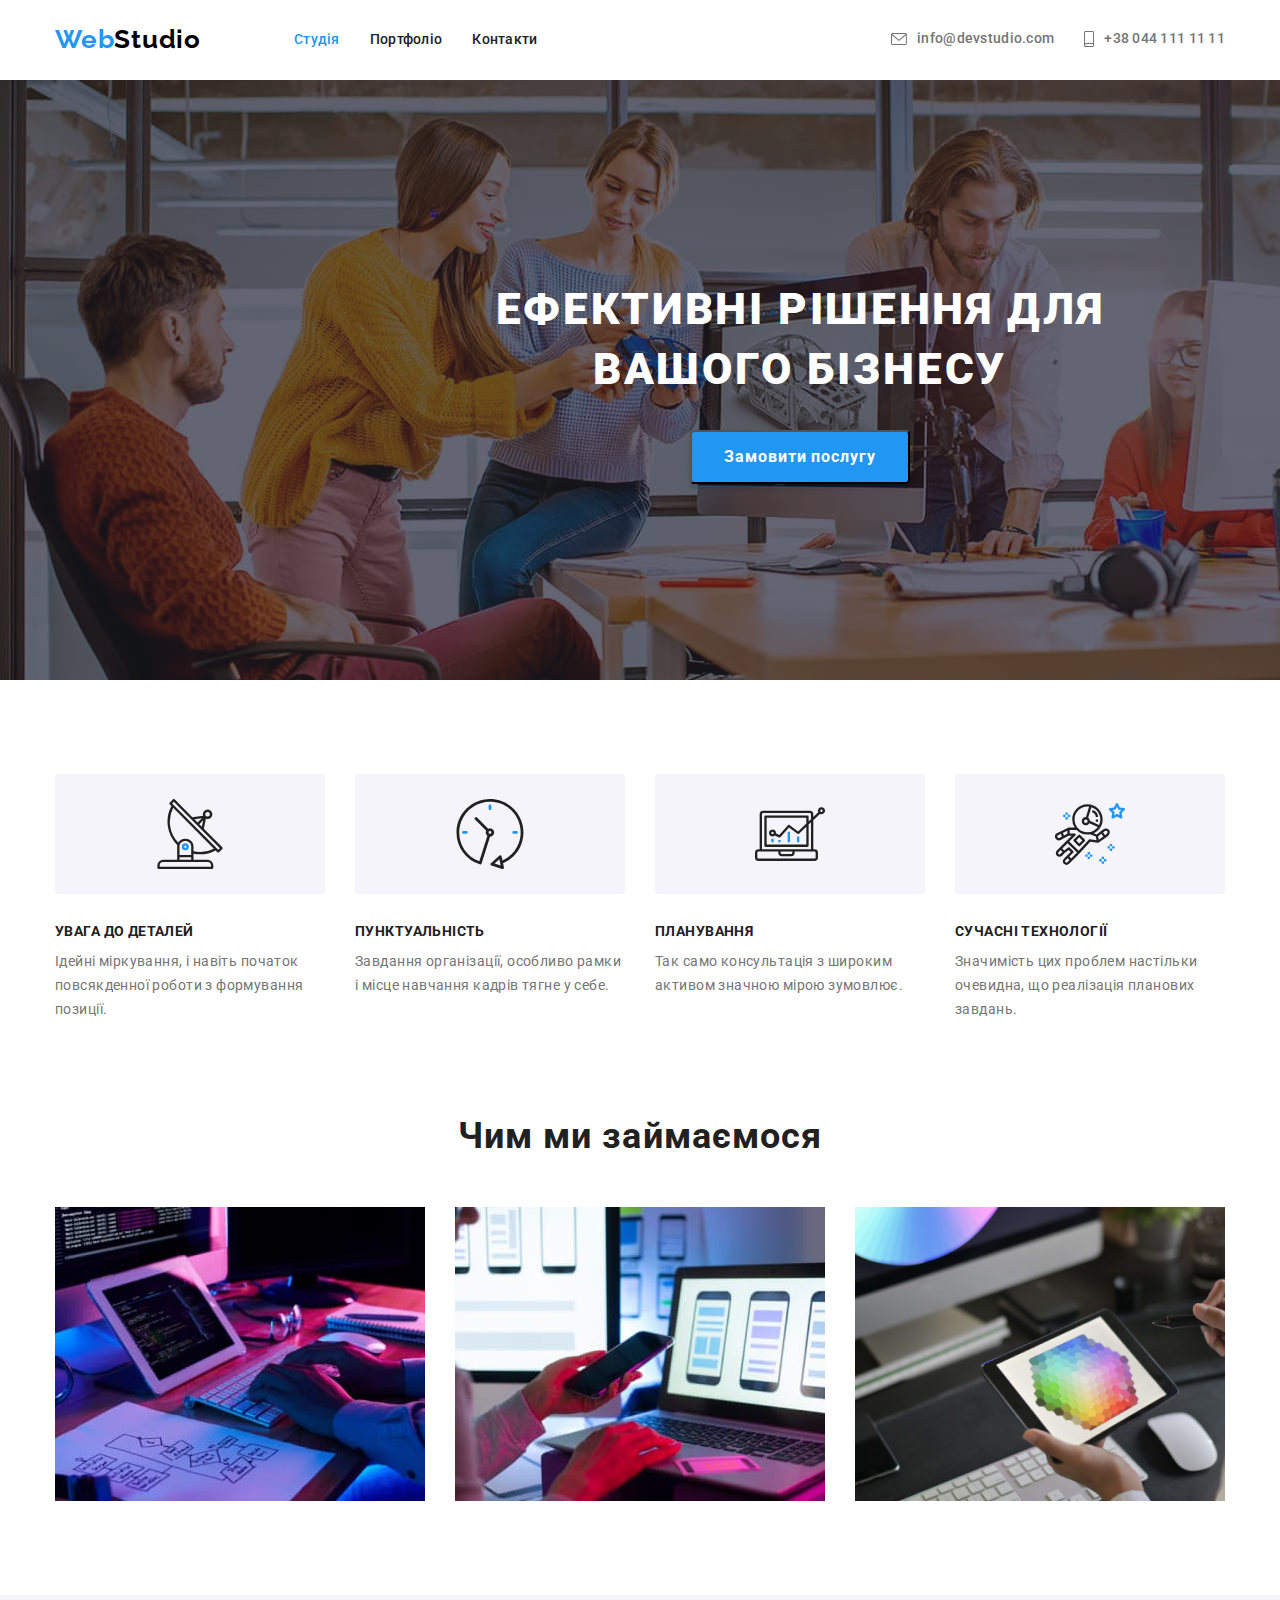
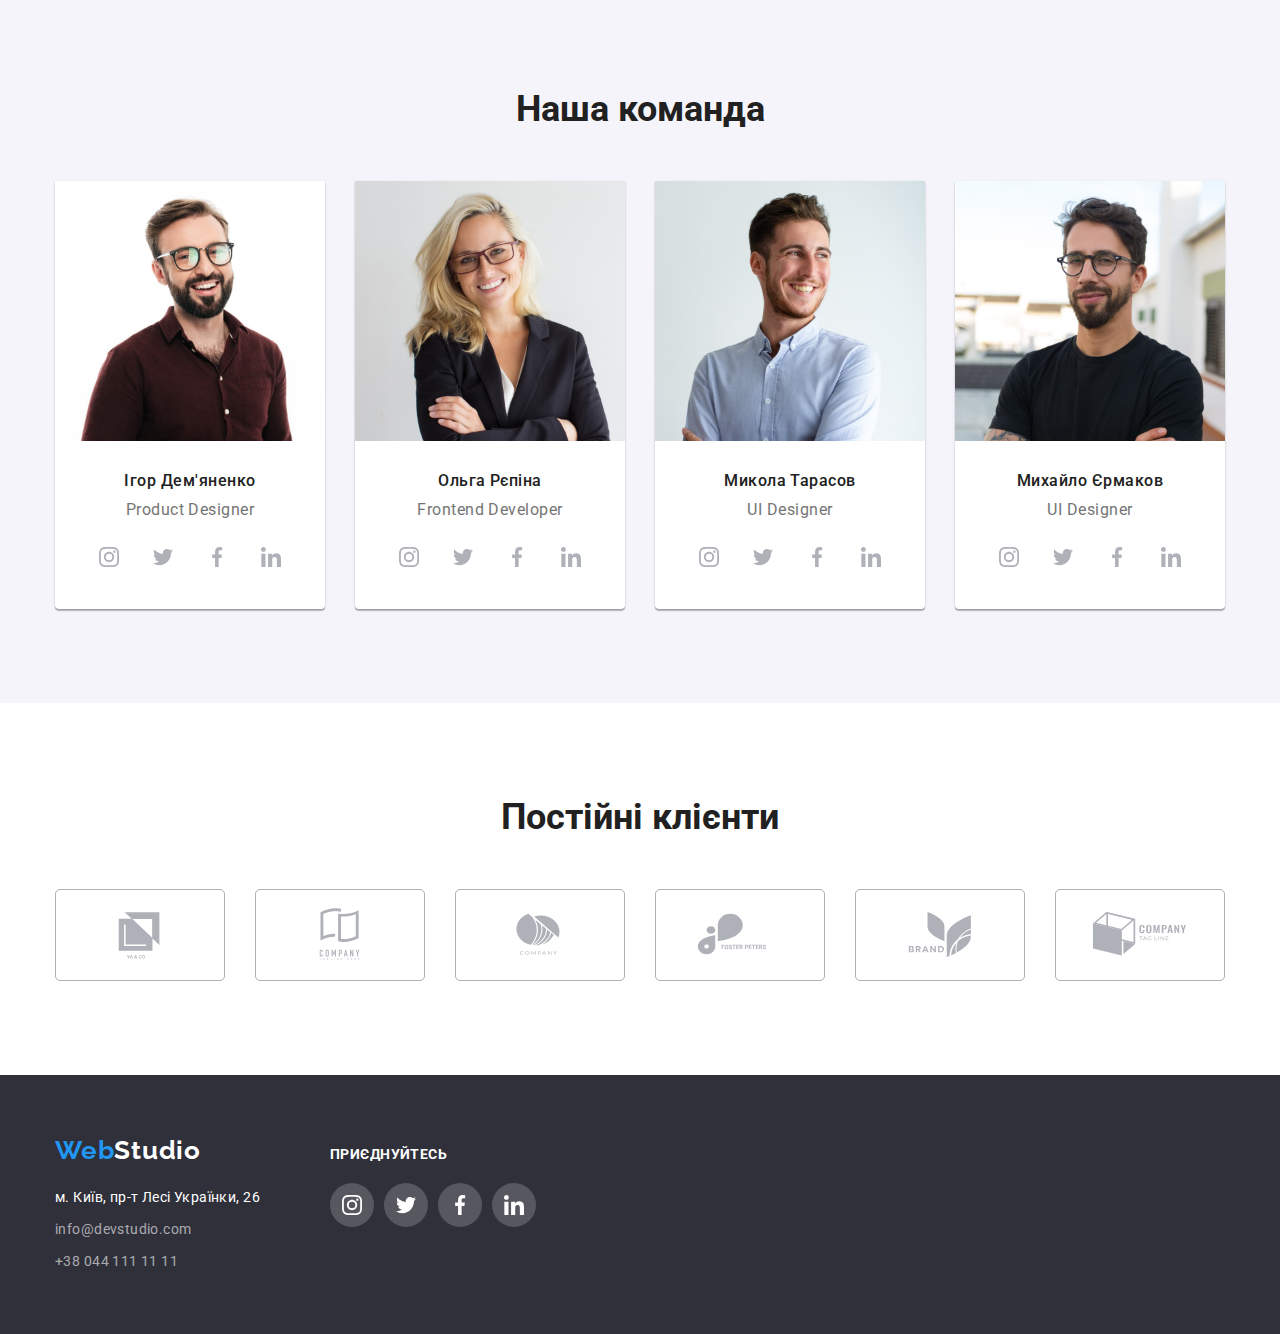
==== index.html @ 7fa1f5db "js" ====
<!DOCTYPE html>
<html lang="uk">
  <head>
    <meta charset="UTF-8" />
    <meta http-equiv="X-UA-Compatible" content="IE=edge" />
    <meta name="viewport" content="width=device-width, initial-scale=1.0" />
    <title>WebStudio</title>
    <link rel="preconnect" href="https://fonts.googleapis.com" />
    <link rel="preconnect" href="https://fonts.gstatic.com" crossorigin />
    <link
      href="https://fonts.googleapis.com/css2?family=Raleway:wght@700&family=Roboto:wght@400;500;700;900&display=swap"
      rel="stylesheet"
    />
    <link
      rel="stylesheet"
      href="https://cdnjs.cloudflare.com/ajax/libs/modern-normalize/1.1.0/modern-normalize.min.css"
    />
    <link rel="stylesheet" href="./css/styles.css" />
  </head>

  <body class="site-body">
    <header class="header">
      <div class="container nav">
        <nav class="header-nav">
          <a href="./index.html" class="header-logo link"
            ><span class="span-logo">Web</span>Studio</a
          >
          <ul class="header-list list">
            <li class="header-nav-item">
              <a class="header-nav-link link current" href="./index.html"
                >Студія</a
              >
            </li>
            <li class="header-nav-item">
              <a class="header-nav-link link" href="./portfolio.html"
                >Портфоліо</a
              >
            </li>
            <li class="header-nav-item">
              <a class="header-nav-link link" href="#">Контакти</a>
            </li>
          </ul>
        </nav>
        <ul class="header-contact-list list">
          <li class="header-contact-item">
            <a class="header-contact-mail link" href="mailto:info@devstudio.com"
              ><svg class="header-mail-item" width="16" height="12">
                <use href="./images/icon/icon.svg#icon-envelope"></use></svg
              >info@devstudio.com</a
            >
          </li>
          <li class="header-contact-item">
            <a class="header-contact-tel link" href="tel:+380961111111"
              ><svg class="header-tel-item" width="10" height="16">
                <use href="./images/icon/icon.svg#icon-smartphone"></use>
              </svg>
              +38 044 111 11 11</a
            >
          </li>
        </ul>
      </div>
    </header>
    <main>
      <section class="hero">
        <div class="container wrap">
          <h1 class="hero-title">Ефективні рішення для вашого бізнесу</h1>
          <button type="button" class="hero-btn link">Замовити послугу</button>
        </div>
      </section>

      <section class="features">
        <div class="container">
          <h2 hidden class="benefits">Наші переваги</h2>
          <ul class="list">
            <li class="features-item">
              <div class="benefits-soc-item">
                <svg class="benefits-soc-icon" width="70" height="70">
                  <use href="./images/icon/icon.svg#icon-antenna"></use>
                </svg>
              </div>
              <h3 class="features-title">Увага до деталей</h3>
              <p class="features-text">
                Ідейні міркування, і навіть початок повсякденної роботи з
                формування позиції.
              </p>
            </li>
            <li class="features-item">
              <div class="benefits-soc-item">
                <svg class="benefits-soc-icon" width="70" height="70">
                  <use href="./images/icon/icon.svg#icon-clock"></use>
                </svg>
              </div>
              <h3 class="features-title">Пунктуальність</h3>
              <p class="features-text">
                Завдання організації, особливо рамки і місце навчання кадрів
                тягне у себе.
              </p>
            </li>
            <li class="features-item">
              <div class="benefits-soc-item">
                <svg class="benefits-soc-icon" width="70" height="70">
                  <use href="./images/icon/icon.svg#icon-diagram"></use>
                </svg>
              </div>
              <h3 class="features-title">Планування</h3>
              <p class="features-text">
                Так само консультація з широким активом значною мірою зумовлює.
              </p>
            </li>
            <li class="features-item">
              <div class="benefits-soc-item">
                <svg class="benefits-soc-icon" width="70" height="70">
                  <use href="./images/icon/icon.svg#icon-astronaut"></use>
                </svg>
              </div>
              <h3 class="features-title">Сучасні технології</h3>
              <p class="features-text">
                Значимість цих проблем настільки очевидна, що реалізація
                планових завдань.
              </p>
            </li>
          </ul>
        </div>
      </section>

      <section class="different">
        <div class="container">
          <h2 class="different-title">Чим ми займаємося</h2>
          <ul class="list">
            <li class="different-item">
              <img
                class=""
                src="./images/programer.jpg"
                alt="programer-working"
                width="370"
                height="294"
              />
            </li>
            <li class="different-item">
              <img
                class=""
                src="./images/interface-mobile-phones.jpg"
                alt="smartphones-team-creators-is-working-"
                width="370"
                height="294"
              />
            </li>
            <li class="different-item">
              <img
                class=""
                src="./images/creative-artist.jpg"
                alt="web-design"
                width="370"
                height="294"
              />
            </li>
          </ul>
        </div>
      </section>

      <section class="team">
        <div class="container">
          <h2 class="team-title">Наша команда</h2>
          <ul class="team-list list">
            <li class="team-img">
              <img
                class=""
                src="./images/ihor.jpg"
                alt="Чоловік на білому фоні"
                width="270"
                height="260"
              />
              <div class="team-worker-profession">
                <h3 class="team-worker">Ігор Дем'яненко</h3>
                <p lang="en" class="team-profession">Product Designer</p>
                <ul class="team-soc-list list">
                  <li class="team-soc-item">
                    <a href="" class="team-soc-link link">
                      <svg class="team-soc-icon" width="20" height="20">
                        <use href="./images/icon/icon.svg#icon-instagram"></use>
                      </svg>
                    </a>
                  </li>
                  <li class="team-soc-item">
                    <a href="" class="team-soc-link link"
                      ><svg class="team-soc-icon" width="20" height="20">
                        <use
                          href="./images/icon/icon.svg#icon-twitter"
                        ></use></svg
                    ></a>
                  </li>
                  <li class="team-soc-item">
                    <a href="" class="team-soc-link link"
                      ><svg class="team-soc-icon" width="20" height="20">
                        <use
                          href="./images/icon/icon.svg#icon-facebook"
                        ></use></svg
                    ></a>
                  </li>
                  <li class="team-soc-item">
                    <a href="" class="team-soc-link link"
                      ><svg class="team-soc-icon" width="20" height="20">
                        <use
                          href="./images/icon/icon.svg#icon-linkedin"
                        ></use></svg
                    ></a>
                  </li>
                </ul>
              </div>
            </li>
            <li class="team-img">
              <img
                class=""
                src="./images/olga.jpg"
                alt="Жінка в окулярах"
                width="270"
                height="260"
              />
              <div class="team-worker-profession">
                <h3 class="team-worker">Ольга Рєпіна</h3>
                <p lang="en" class="team-profession">Frontend Developer</p>
                <ul class="team-soc-list list">
                  <li class="team-soc-item">
                    <a href="" class="team-soc-link link">
                      <svg class="team-soc-icon" width="20" height="20">
                        <use href="./images/icon/icon.svg#icon-instagram"></use>
                      </svg>
                    </a>
                  </li>
                  <li class="team-soc-item">
                    <a href="" class="team-soc-link link"
                      ><svg class="team-soc-icon" width="20" height="20">
                        <use
                          href="./images/icon/icon.svg#icon-twitter"
                        ></use></svg
                    ></a>
                  </li>
                  <li class="team-soc-item">
                    <a href="" class="team-soc-link link"
                      ><svg class="team-soc-icon" width="20" height="20">
                        <use
                          href="./images/icon/icon.svg#icon-facebook"
                        ></use></svg
                    ></a>
                  </li>
                  <li class="team-soc-item">
                    <a href="" class="team-soc-link link"
                      ><svg class="team-soc-icon" width="20" height="20">
                        <use
                          href="./images/icon/icon.svg#icon-linkedin"
                        ></use></svg
                    ></a>
                  </li>
                </ul>
              </div>
            </li>
            <li class="team-img">
              <img
                src="./images/nikolay.jpg"
                alt="Чоловік без окулярів"
                width="270"
                height="260"
              />
              <div class="team-worker-profession">
                <h3 class="team-worker">Микола Тарасов</h3>
                <p lang="en" class="team-profession">UI Designer</p>
                <ul class="team-soc-list list">
                  <li class="team-soc-item">
                    <a href="" class="team-soc-link link">
                      <svg class="team-soc-icon" width="20" height="20">
                        <use href="./images/icon/icon.svg#icon-instagram"></use>
                      </svg>
                    </a>
                  </li>
                  <li class="team-soc-item">
                    <a href="" class="team-soc-link link"
                      ><svg class="team-soc-icon" width="20" height="20">
                        <use
                          href="./images/icon/icon.svg#icon-twitter"
                        ></use></svg
                    ></a>
                  </li>
                  <li class="team-soc-item">
                    <a href="" class="team-soc-link link"
                      ><svg class="team-soc-icon" width="20" height="20">
                        <use
                          href="./images/icon/icon.svg#icon-facebook"
                        ></use></svg
                    ></a>
                  </li>
                  <li class="team-soc-item">
                    <a href="" class="team-soc-link link"
                      ><svg class="team-soc-icon" width="20" height="20">
                        <use
                          href="./images/icon/icon.svg#icon-linkedin"
                        ></use></svg
                    ></a>
                  </li>
                </ul>
              </div>
            </li>
            <li class="team-img">
              <img
                class=""
                src="./images/mihail.jpg"
                alt="Чоловік без окулярів"
                width="270"
                height="260"
              />
              <div class="team-worker-profession">
                <h3 class="team-worker">Михайло Єрмаков</h3>
                <p lang="en" class="team-profession">UI Designer</p>
                <ul class="team-soc-list list">
                  <li class="team-soc-item">
                    <a href="" class="team-soc-link link">
                      <svg class="team-soc-icon" width="20" height="20">
                        <use href="./images/icon/icon.svg#icon-instagram"></use>
                      </svg>
                    </a>
                  </li>
                  <li class="team-soc-item">
                    <a href="" class="team-soc-link link"
                      ><svg class="team-soc-icon" width="20" height="20">
                        <use
                          href="./images/icon/icon.svg#icon-twitter"
                        ></use></svg
                    ></a>
                  </li>
                  <li class="team-soc-item">
                    <a href="" class="team-soc-link link"
                      ><svg class="team-soc-icon" width="20" height="20">
                        <use
                          href="./images/icon/icon.svg#icon-facebook"
                        ></use></svg
                    ></a>
                  </li>
                  <li class="team-soc-item">
                    <a href="" class="team-soc-link link"
                      ><svg class="team-soc-icon" width="20" height="20">
                        <use
                          href="./images/icon/icon.svg#icon-linkedin"
                        ></use></svg
                    ></a>
                  </li>
                </ul>
              </div>
            </li>
          </ul>
        </div>
      </section>
      <section class="client">
        <div class="container-client">
          <h2 class="team-title">Постійні клієнти</h2>

          <ul class="test-list list">
            <li class="test-item">
              <a href="" class="test-link link">
                <svg class="test-client-icon" width="106" height="60">
                  <use href="./images/icon/icon.svg#icon-yago"></use>
                </svg>
              </a>
            </li>
            <li class="test-item">
              <a href="" class="test-link link">
                <svg class="test-client-icon" width="106" height="60">
                  <use href="./images/icon/icon.svg#icon-tagcorp"></use></svg
              ></a>
            </li>
            <li class="test-item">
              <a href="" class="test-link link">
                <svg class="test-client-icon" width="106" height="60">
                  <use href="./images/icon/icon.svg#icon-corp"></use>
                </svg>
              </a>
            </li>
            <li class="test-item">
              <a href="" class="test-link link">
                <svg class="test-client-icon" width="106" height="60">
                  <use href="./images/icon/icon.svg#icon-foster"></use>
                </svg>
              </a>
            </li>
            <li class="test-item">
              <a href="" class="test-link link">
                <svg class="test-client-icon" width="106" height="60">
                  <use href="./images/icon/icon.svg#icon-brand"></use>
                </svg>
              </a>
            </li>
            <li class="test-item">
              <a href="" class="test-link link">
                <svg class="test-client-icon" width="106" height="60">
                  <use href="./images/icon/icon.svg#icon-tagline"></use>
                </svg>
              </a>
            </li>
          </ul>
        </div>
      </section>
    </main>
    <footer class="footer">
      <div class="footer-box container">
        <div class="footer-container">
          <div class="">
            <a class="footer-logo link" href="./index.html">
              <span class="logo link">Web</span>Studio</a
            >
            <address class="footer-contact">
              <ul class="footer-contact-list list">
                <li class="footer-contact-item">
                  <a
                    class="footer-contact-gps link"
                    href="https://google.com"
                    target="_blank"
                    rel="noopener noreferrer nofollow"
                    >м. Київ, пр-т Лесі Українки, 26</a
                  >
                </li>
                <li class="footer-contact-item">
                  <a
                    class="footer-contact-mail link"
                    href="mailto:info@devstudio.com"
                    >info@devstudio.com</a
                  >
                </li>

                <li class="footer-contact-item">
                  <a class="footer-contact-tel link" href="tel:+380961111111">
                    +38 044 111 11 11</a
                  >
                </li>
              </ul>
            </address>
          </div>
        </div>
        <div class="footer-soc-container">
          <h2 class="footer-soc-title">Приєднуйтесь</h2>
          <ul class="footer-soc-list list">
            <li class="footer-soc-item">
              <a href="" class="footer-soc-link link">
                <svg width="20" height="20">
                  <use href="./images/icon/icon.svg#icon-instagram"></use>
                </svg>
              </a>
            </li>
            <li class="footer-soc-item">
              <a href="" class="footer-soc-link link">
                <svg width="20" height="20">
                  <use href="./images/icon/icon.svg#icon-twitter"></use>
                </svg>
              </a>
            </li>
            <li class="footer-soc-item">
              <a href="" class="footer-soc-link link">
                <svg width="20" height="20">
                  <use href="./images/icon/icon.svg#icon-facebook"></use>
                </svg>
              </a>
            </li>
            <li class="footer-soc-item">
              <a href="" class="footer-soc-link link">
                <svg width="20" height="20">
                  <use href="./images/icon/icon.svg#icon-linkedin"></use>
                </svg>
              </a>
            </li>
          </ul>
        </div>
      </div>
    </footer>
    <script src="./js/modal.js"></script>
  </body>
</html>
---- css/styles.css ----
.site-body {
  font-family: "Roboto", sans-serif;
  background: #ffffff;
}
.list {
  list-style: none;
  display: flex;
  gap: 30px;
}
.link {
  text-decoration: none;
}
.link:hover {
  color: #2196f3;
}
.link:focus {
  color: #2196f3;
}
p,
h1,
h2,
h3,
h4,
h5,
h6 {
  margin: 0;
}
ul,
ol {
  margin: 0;
  padding-left: 0;
}
img {
  display: block;
}

.header {
  background: #ffffff;
  padding-top: 24px;
  padding-bottom: 25px;
}
.container {
  width: 1200px;
  padding-left: 15px;
  padding-right: 15px;
  margin: 0 auto;
}

.contact-nav {
  width: 1200px;
  padding-left: 15px;
  padding-right: 15px;
  margin: 0 auto;
}

.nav {
  display: flex;
  align-items: center;
  justify-content: space-between;
}
.header-nav {
  display: flex;
  align-items: center;
}
.header-logo {
  font-family: "Raleway", sans-serif;
  font-weight: 700;
  font-size: 26px;
  line-height: 1.19;
  letter-spacing: 0.03em;
  color: #000000;
}
.header-list {
  margin-left: 93px;
}
.span-logo {
  color: #2196f3;
}
/*
.header-nav-item {
}*/
.header-nav-link {
  font-weight: 500;
  font-size: 14px;
  line-height: 1.14;
  letter-spacing: 0.02em;
  color: #212121;
}
.current {
  color: #2196f3;
}
.header-contact-list {
  display: flex;
}
/*.header-contact-item {
}*/
.header-contact-mail {
  font-weight: 500;
  font-size: 14px;
  line-height: 1.14;
  letter-spacing: 0.02em;
  color: #757575;
  display: flex;
  align-items: center;
}
.header-mail-item {
  fill: currentColor;
  margin-right: 10px;
}
.header-tel-item {
  fill: currentColor;
  margin-right: 10px;
}
.header-contact-tel {
  font-weight: 500;
  font-size: 14px;
  line-height: 1.14;
  letter-spacing: 0.02em;
  color: #757575;
  display: flex;
  align-items: center;
}
.hero {
  background: #2f303a;
  padding-top: 200px;
  padding-bottom: 200px;
  background-image: linear-gradient(
      rgba(47, 48, 58, 0.4),
      rgba(47, 48, 58, 0.4)
    ),
    url(../images/heroimg.jpg);
  background-repeat: no-repeat;
  background-position: center;
  background-size: cover;
  width: 1600px;
  height: 600px;
  margin: 0 auto;
}
.hero-title {
  font-weight: 900;
  font-size: 44px;
  line-height: 1.36;
  text-align: center;
  letter-spacing: 0.06em;
  text-transform: uppercase;
  color: #ffffff;
  width: 696px;
  margin-bottom: 30px;
  margin-right: auto;
  margin-left: auto;
}
.hero-btn {
  font-family: inherit;
  font-weight: 700;
  font-size: 16px;
  line-height: 1.88;
  letter-spacing: 0.06em;
  color: #ffffff;
  margin: 0 auto;
  display: flex;
  padding: 10px 32px;
  background-color: #2196f3;

  box-shadow: 0px 4px 4px rgba(0, 0, 0, 0.15);
  border-radius: 4px;
}

.benefits-soc-list {
  width: 100%;
  height: 100%;
}

.benefits-soc-item {
  height: 120px;
  display: block;
  display: flex;
  align-items: center;
  justify-content: center;
  border-radius: 4px;
  margin-bottom: 30px;
  background-color: #f5f4fa;
}

.features {
  padding-top: 94px;
  padding-bottom: 94px;
}
/* hidden .benefits {}*/
.features-title {
  font-weight: 700;
  font-size: 14px;
  line-height: 1.14;
  letter-spacing: 0.03em;
  text-transform: uppercase;
  color: #212121;
  margin-bottom: 10px;
}
.features-text {
  font-size: 14px;
  line-height: 1.71;
  letter-spacing: 0.03em;
  color: #757575;
}
.features-item {
  width: 270px;
}

.different {
  padding-bottom: 94px;
}
.different-title {
  font-weight: 700;
  font-size: 36px;
  line-height: 1.16;
  text-align: center;
  letter-spacing: 0.03em;
  color: #212121;
  margin-bottom: 50px;
}
/*
.different-item {
}*/
.team {
  background-color: #f5f4fa;
  padding-top: 94px;
  padding-bottom: 94px;
}
.team-title {
  font-weight: 700;
  font-size: 36px;
  line-height: 1.16;
  text-align: center;
  letter-spacing: 0.03pm;
  color: #212121;
  margin-bottom: 50px;
}

.team-img {
  background-color: #ffffff;
  box-shadow: 0px 1px 3px rgba(0, 0, 0, 0.12), 0px 1px 1px rgba(0, 0, 0, 0.14),
    0px 2px 1px rgba(0, 0, 0, 0.2);
  border-radius: 0px 0px 4px 4px;
}

.team-soc-list {
  justify-content: center;
  gap: 10px;
}

.team-soc-item {
  width: 44px;
  height: 44px;
}
.team-soc-link {
  width: 100%;
  height: 100%;
  border-radius: 50%;
  display: block;
  display: flex;
  align-items: center;
  justify-content: center;
  fill: #afb1b8;
}

.team-soc-link:hover,
.team-soc-link:focus {
  background-color: #2196f3;
  fill: #ffffff;
}

.team-soc-link:hover {
  background-color: #2196f3;
}
.team-soc-link:hover .team-soc-icon {
  fill: #ffffff;
}

.team-worker {
  font-weight: 500;
  font-size: 16px;
  line-height: 1.19;
  text-align: center;
  letter-spacing: 0.03em;
  color: #212121;
  margin-bottom: 10px;
}
.team-profession {
  line-height: 1.19;
  text-align: center;
  letter-spacing: 0.03em;
  color: #757575;
  margin-bottom: 16px;
}
.team-worker-profession {
  padding-top: 30px;
  padding-bottom: 30px;
}

.test-list {
  display: flex;
  gap: 30px;
}

.test-item {
  width: calc(100% - 150px / 6);
  height: 92px;
}
.test-link {
  width: 100%;
  height: 100%;
  border: 1px solid #afb1b8;
  border-radius: 5px;
  display: flex;
  align-items: center;
  justify-content: center;
  fill: #afb1b8;
}

.test-link:hover,
.test-link:focus {
  fill: #2196f3;
  border: 1px solid #2196f3;
}

.container-client {
  width: 1200px;
  padding-left: 15px;
  padding-right: 15px;
  margin: 0 auto;
}
.client {
  padding-top: 94px;
  padding-bottom: 94px;
}

.footer {
  background-color: #2f303a;
  padding-top: 60px;
  padding-bottom: 60px;
}
.footer-logo {
  font-family: "Raleway", sans-serif;
  font-weight: 700;
  font-size: 26px;
  line-height: 1.19;
  letter-spacing: 0.03em;
  color: #ffffff;
}
.logo {
  color: #2196f3;
}
.footer-contact {
  font-style: normal;
  margin-top: 20px;
}
.footer-contact-list {
  display: inline;
}
.footer-contact-gps {
  font-size: 14px;
  line-height: 1.71;
  letter-spacing: 0.03em;
  color: #ffffff;
}
.footer-contact-mail {
  font-size: 14px;
  line-height: 1.71;
  letter-spacing: 0.03em;
  color: rgba(255, 255, 255, 0.6);
}
.footer-contact-tel {
  font-size: 14px;
  line-height: 1.71;
  letter-spacing: 0.03em;
  color: rgba(255, 255, 255, 0.6);
}
.footer-contact-item {
  margin-bottom: 8px;
}

.footer-contact-item:last-child {
  margin-bottom: 0px;
}

.footer-box {
  display: flex;
  align-items: baseline;
}

.footer-soc-title {
  font-weight: 700;
  font-size: 14px;
  line-height: 1.14;
  letter-spacing: 0.03em;
  text-transform: uppercase;
  color: #ffffff;
  margin-bottom: 20px;
}
.footer-soc-list {
  display: flex;
  gap: 10px;
}
.footer-soc-container {
  margin-left: 70px;
}

.footer-soc-item {
  width: 44px;
  height: 44px;
  border-radius: 50%;
  background-color: rgba(255, 255, 255, 0.1);
}

.footer-soc-item:hover,
.footer-soc-item:focus {
  background-color: #2196f3;
  fill: #ffffff;
}
.footer-soc-link {
  width: 100%;
  height: 100%;
  border-radius: 50%;
  fill: #ffffff;
  background: rgba(255, 255, 255, 0.1);
  display: flex;
  align-items: center;
  justify-content: center;
}
.footer-soc-link:hover,
.footer-soc-link:focus {
  background-color: #2196f3;
  fill: #ffffff;
}

/*portfol*/

.section-portfolio {
  padding-top: 94px;
  padding-bottom: 94px;
}
.portfolio-main-btn {
  margin-bottom: 50px;
  display: flex;
  gap: 6px;
  justify-content: center;
}
.container-portfolio {
  width: 1200px;
  padding-left: 15px;
  padding-right: 15px;
  margin: 0 auto;
}

.portfolio-btn {
  font-family: inherit;
  font-weight: 500;
  font-size: 16px;
  line-height: 1.62;
  text-align: center;
  letter-spacing: 0.03em;
  color: #212121;
  border: none;
  cursor: pointer;
  background: #f5f4fa;
  border-radius: 4px;

  border: none;
  padding-left: 22px;
  padding-right: 22px;
  padding-top: 6px;
  padding-bottom: 6px;
}
.hero-btn:focus {
  color: #212121;
}
.hero-btn:hover {
  color: #212121;
}

.portfolio-btn:focus,
.portfolio-btn:hover {
  color: #ffffff;
  background-color: #2196f3;
}
.portfolio-filter {
}
.portfolio-filter:hover,
.portfolio-filter:focus {
  box-shadow: 0px 3px 1px rgba(0, 0, 0, 0.1), 0px 1px 2px rgba(0, 0, 0, 0.08),
    0px 2px 2px rgba(0, 0, 0, 0.12);
  border-radius: 4px;
}

/*.img {
}*/
.portfolio-text {
  padding-top: 20px;
  padding-bottom: 20px;
  padding-left: 24px;
  padding-right: 24px;
  border-right: 1px solid #eeeeee;
  border-bottom: 1px solid #eeeeee;
  border-left: 1px solid #eeeeee;
}
.portfolio-title {
  font-weight: 700;
  font-size: 18px;
  line-height: 2;
  letter-spacing: 0.06em;
  color: #212121;
  margin-bottom: 4px;
}
.portfolio-paragrapf {
  line-height: 1.88;
  letter-spacing: 0.03em;
  color: #757575;
}
.container-portfolio {
  width: 1200px;
  margin-left: auto;
  margin-right: auto;
  justify-content: center;
  padding-top: 0px;
  padding-bottom: 0px;
  padding-left: 15px;
  padding-right: 15px;
}
.card-list {
  display: flex;
  flex-wrap: wrap;
}
.card {
  display: block;
}

.card:hover,
.card:focus {
  box-shadow: 0px 1px 1px rgba(0, 0, 0, 0.12), 0px 4px 4px rgba(0, 0, 0, 0.06),
    1px 4px 6px rgba(0, 0, 0, 0.16);
}
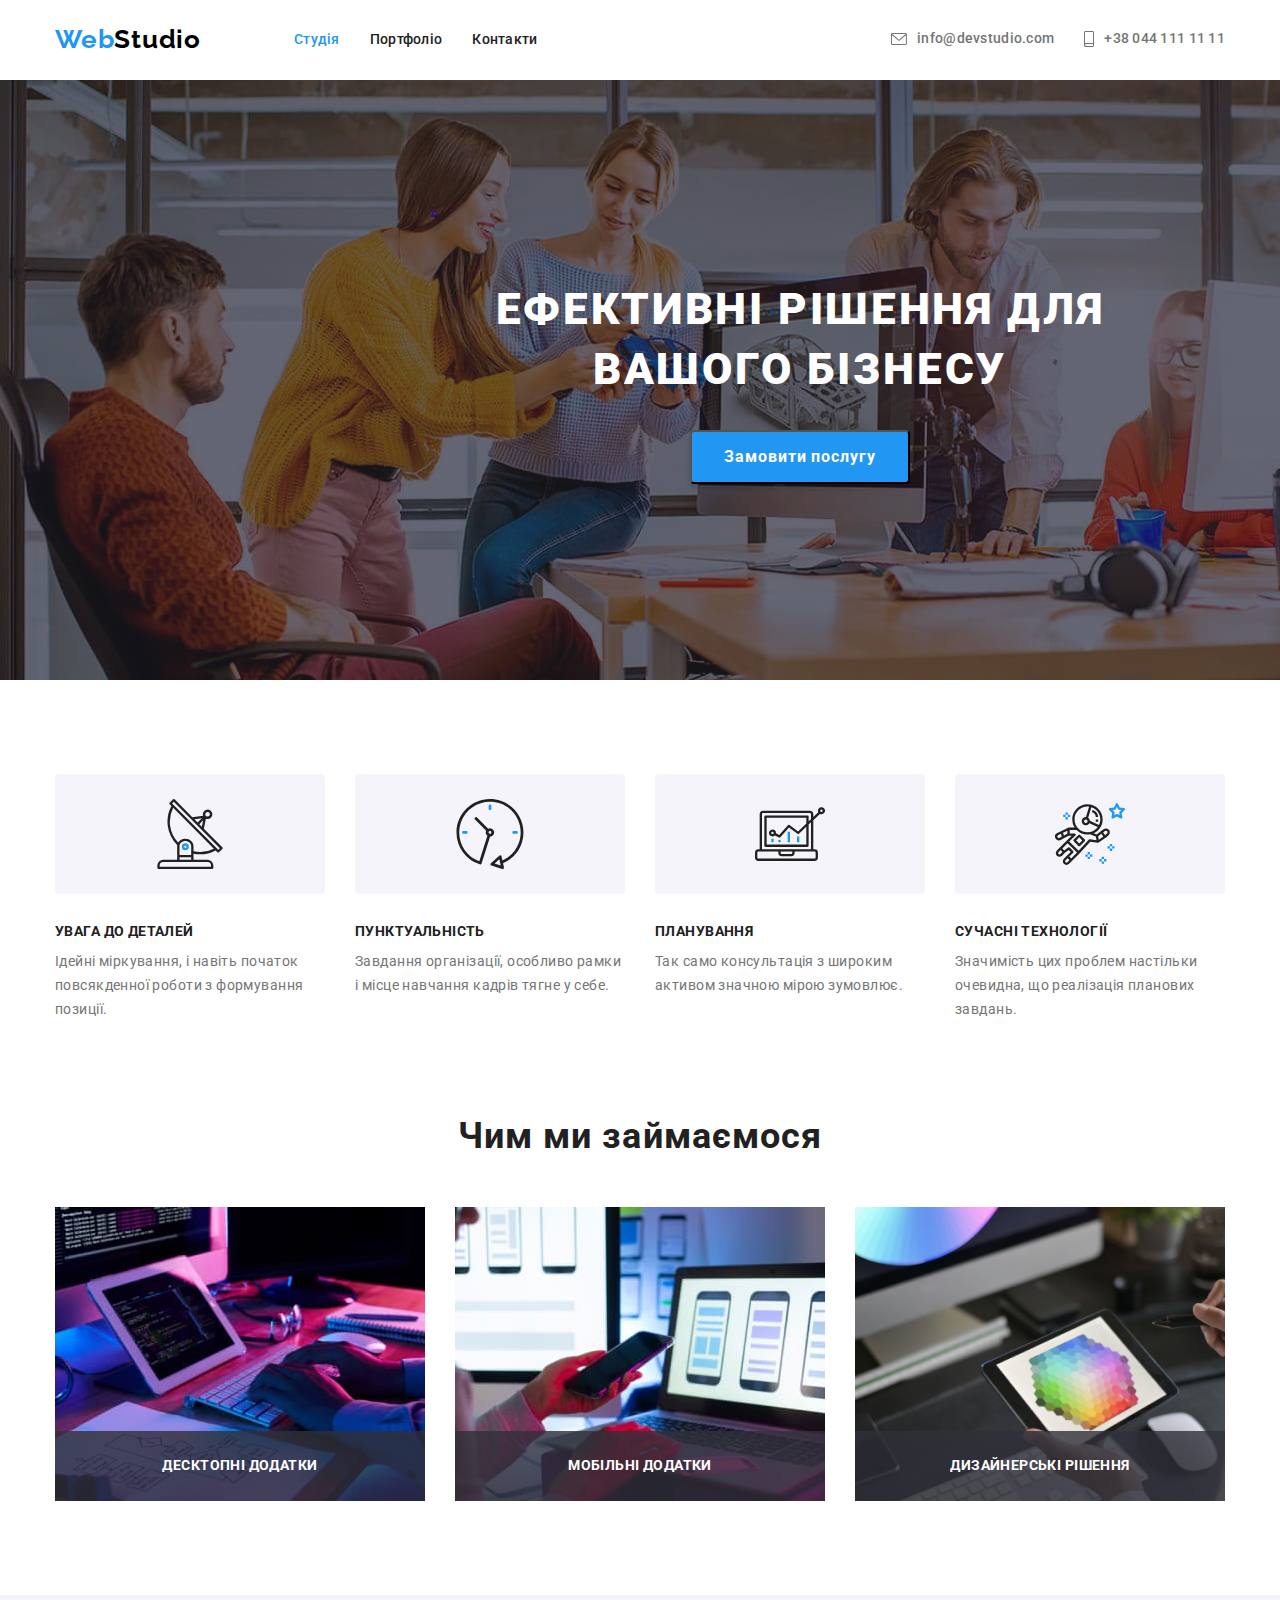
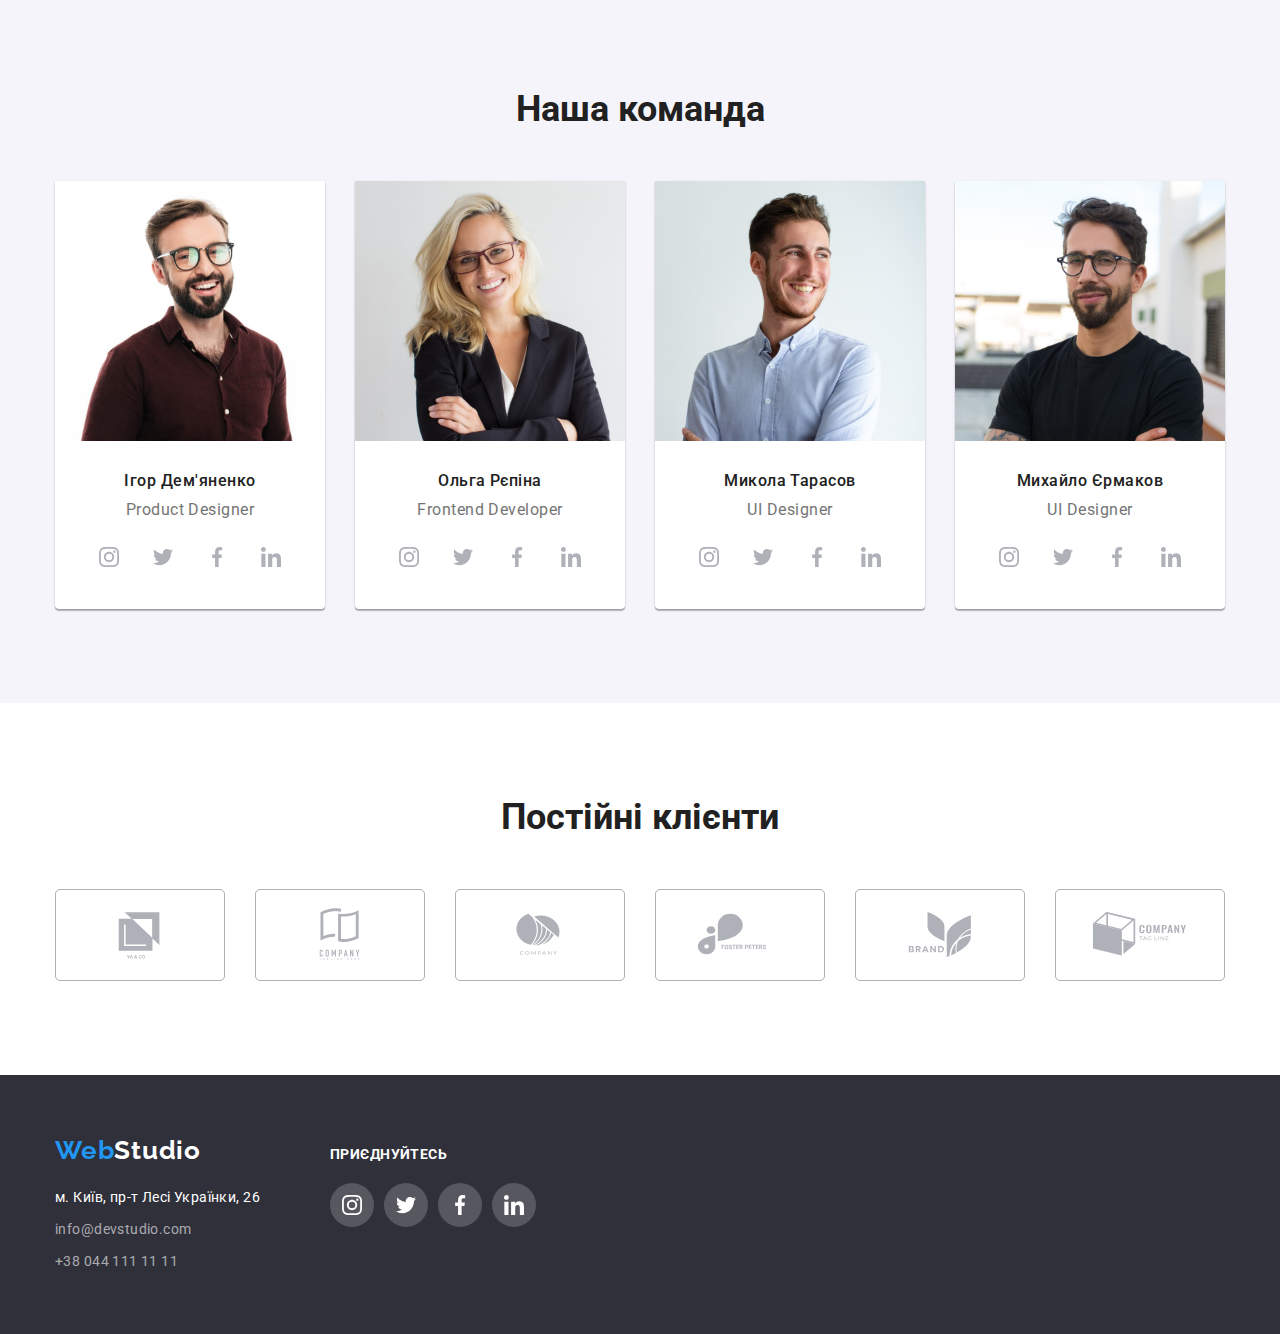
==== commit fcc33567: "1" ====
--- a/index.html
+++ b/index.html
@@ -128,31 +128,40 @@
           <h2 class="different-title">Чим ми займаємося</h2>
           <ul class="list">
             <li class="different-item">
-              <img
-                class=""
-                src="./images/programer.jpg"
-                alt="programer-working"
-                width="370"
-                height="294"
-              />
+              <div class="different-item-img">
+                <img
+                  class=""
+                  src="./images/programer.jpg"
+                  alt="programer-working"
+                  width="370"
+                  height="294"
+                />
+                <p class="label">Десктопні додатки</p>
+              </div>
             </li>
             <li class="different-item">
-              <img
-                class=""
-                src="./images/interface-mobile-phones.jpg"
-                alt="smartphones-team-creators-is-working-"
-                width="370"
-                height="294"
-              />
+              <div class="different-item-img">
+                <img
+                  class=""
+                  src="./images/interface-mobile-phones.jpg"
+                  alt="smartphones-team-creators-is-working-"
+                  width="370"
+                  height="294"
+                />
+                <p class="label">Мобільні додатки</p>
+              </div>
             </li>
             <li class="different-item">
-              <img
-                class=""
-                src="./images/creative-artist.jpg"
-                alt="web-design"
-                width="370"
-                height="294"
-              />
+              <div class="different-item-img">
+                <img
+                  class=""
+                  src="./images/creative-artist.jpg"
+                  alt="web-design"
+                  width="370"
+                  height="294"
+                />
+                <p class="label">Дизайнерські рішення</p>
+              </div>
             </li>
           </ul>
         </div>
--- a/css/styles.css
+++ b/css/styles.css
@@ -39,6 +39,7 @@
   padding-top: 24px;
   padding-bottom: 25px;
 }
+
 .container {
   width: 1200px;
   padding-left: 15px;
@@ -217,6 +218,28 @@
   color: #212121;
   margin-bottom: 50px;
 }
+.different-item-img {
+  position: relative;
+}
+
+.label {
+  position: absolute;
+  width: 370px;
+  height: 70px;
+  background: rgba(47, 48, 58, 0.8);
+  padding-top: 27px;
+  bottom: 0;
+  font-weight: 700;
+  font-size: 14px;
+  line-height: 1.14;
+  text-align: center;
+  letter-spacing: 0.03em;
+  text-transform: uppercase;
+  color: #ffffff;
+}
+
+/* Десктопні додатки */
+
 /*
 .different-item {
 }*/
@@ -538,3 +561,9 @@
   box-shadow: 0px 1px 1px rgba(0, 0, 0, 0.12), 0px 4px 4px rgba(0, 0, 0, 0.06),
     1px 4px 6px rgba(0, 0, 0, 0.16);
 }
+
+.brite-card {
+}
+
+.card-text {
+}
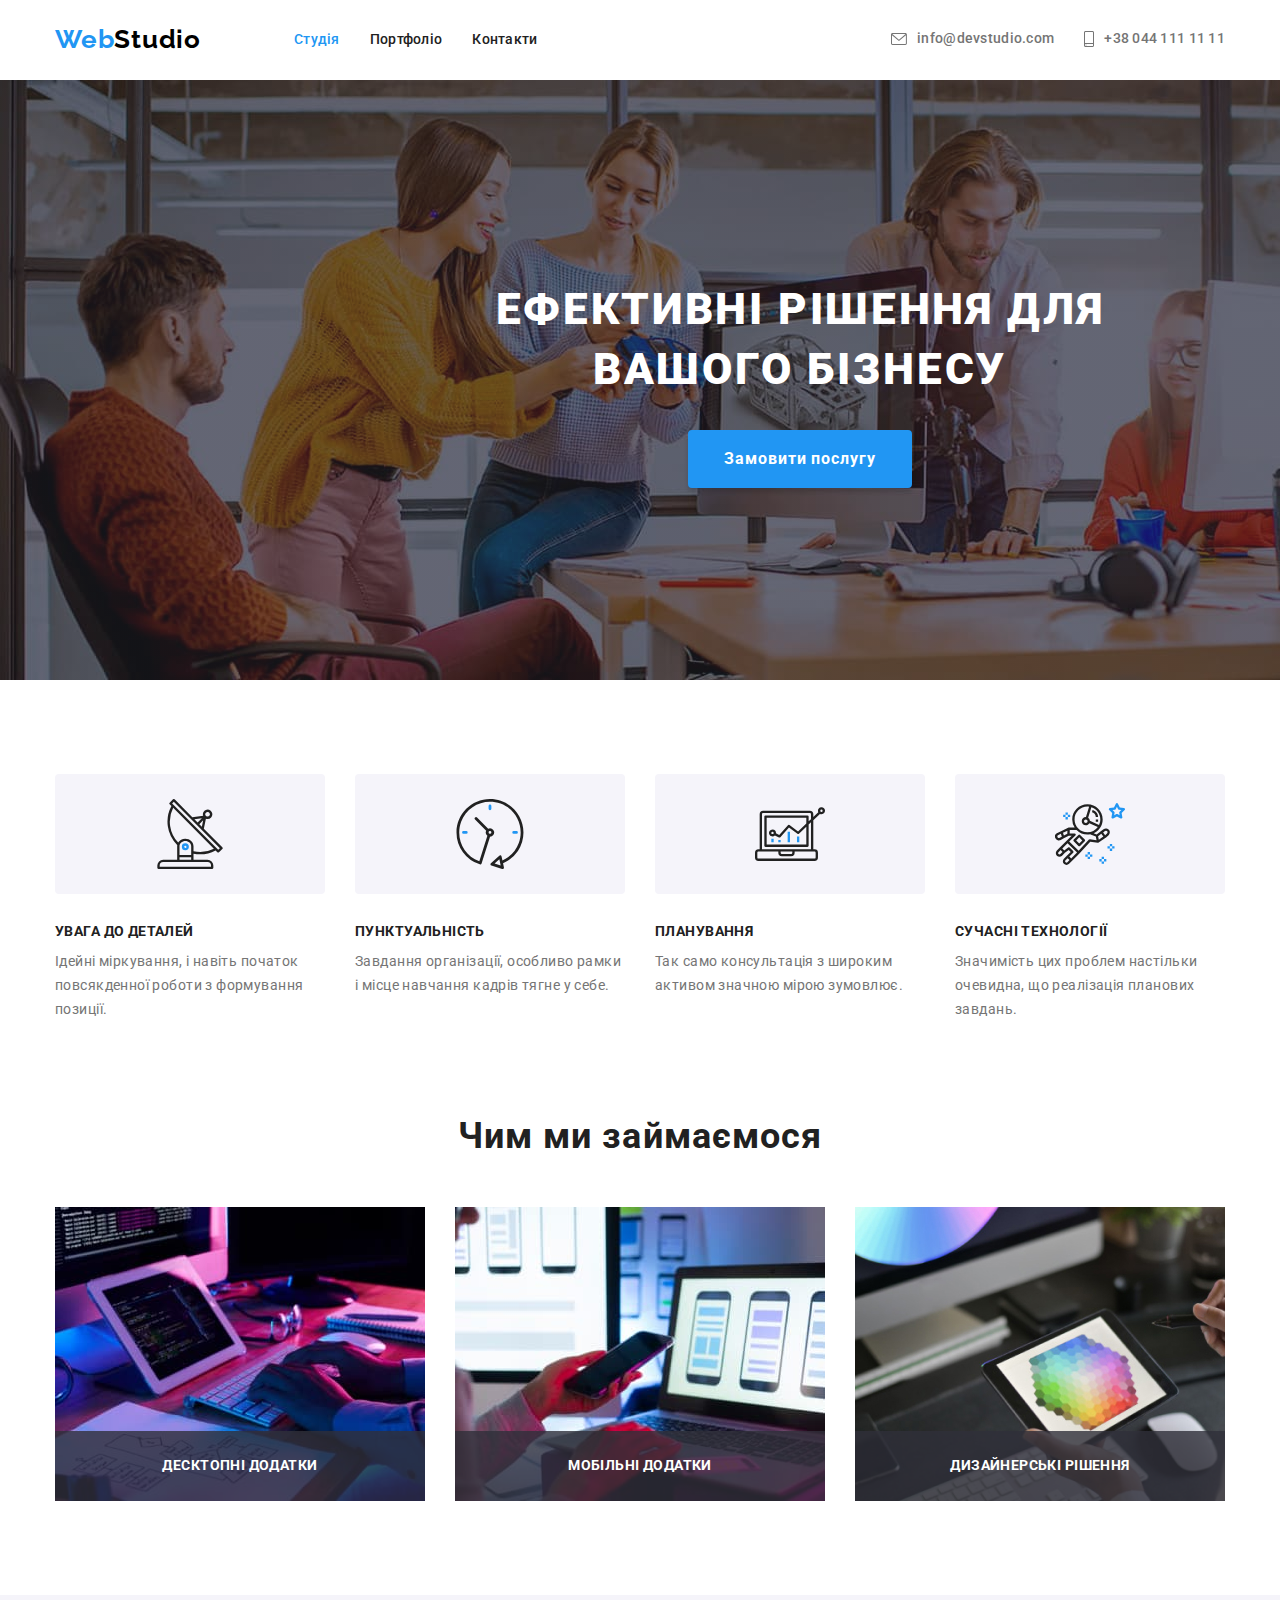
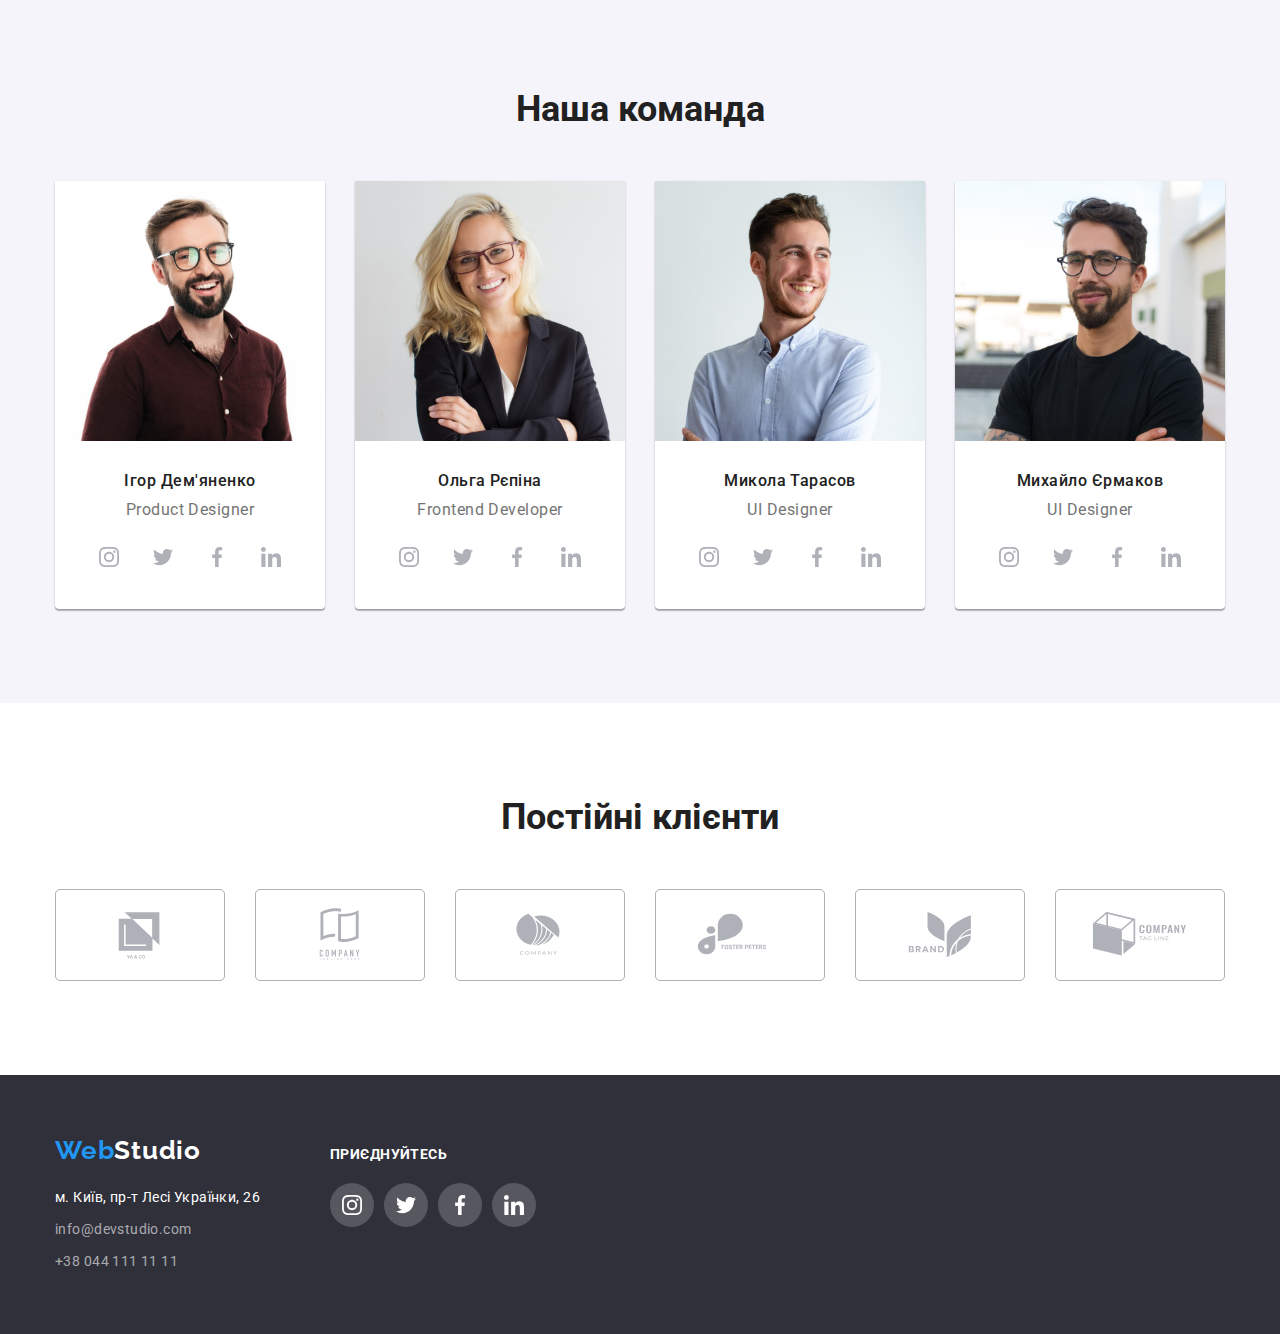
==== commit 1042c028: "1" ====
--- a/index.html
+++ b/index.html
@@ -64,7 +64,9 @@
       <section class="hero">
         <div class="container wrap">
           <h1 class="hero-title">Ефективні рішення для вашого бізнесу</h1>
-          <button type="button" class="hero-btn link">Замовити послугу</button>
+          <button type="button" class="hero-btn link" data-modal-open>
+            Замовити послугу
+          </button>
         </div>
       </section>
 
--- a/css/styles.css
+++ b/css/styles.css
@@ -77,6 +77,7 @@
 .span-logo {
   color: #2196f3;
 }
+
 /*
 .header-nav-item {
 }*/
@@ -103,6 +104,8 @@
   color: #757575;
   display: flex;
   align-items: center;
+  transition-duration: 250ms;
+  transition-timing-function: cubic-bezier(0.4, 0, 0.2, 1);
 }
 .header-mail-item {
   fill: currentColor;
@@ -120,6 +123,8 @@
   color: #757575;
   display: flex;
   align-items: center;
+  transition-duration: 250ms;
+  transition-timing-function: cubic-bezier(0.4, 0, 0.2, 1);
 }
 .hero {
   background: #2f303a;
@@ -164,6 +169,11 @@
 
   box-shadow: 0px 4px 4px rgba(0, 0, 0, 0.15);
   border-radius: 4px;
+
+  border: 4px solid #2196f3;
+  transition-property: background-color, transform;
+  transition-duration: 250ms;
+  transition-timing-function: cubic-bezier(0.4, 0, 0.2, 1);
 }
 
 .benefits-soc-list {
@@ -283,6 +293,9 @@
   align-items: center;
   justify-content: center;
   fill: #afb1b8;
+  transition-property: fill, background-color;
+  transition-duration: 250ms;
+  transition-timing-function: cubic-bezier(0.4, 0, 0.2, 1);
 }
 
 .team-soc-link:hover,
@@ -505,8 +518,7 @@
   color: #ffffff;
   background-color: #2196f3;
 }
-.portfolio-filter {
-}
+
 .portfolio-filter:hover,
 .portfolio-filter:focus {
   box-shadow: 0px 3px 1px rgba(0, 0, 0, 0.1), 0px 1px 2px rgba(0, 0, 0, 0.08),
@@ -563,7 +575,27 @@
 }
 
 .brite-card {
+  position: relative;
+  overflow: hidden;
+  display: flex;
 }
 
 .card-text {
-}
+  position: absolute;
+  font-weight: 400;
+  font-size: 18px;
+  line-height: 1.56;
+  letter-spacing: 0.03em;
+  color: #ffffff;
+  opacity: 0;
+  background-color: rgba(33, 150, 243, 0.9);
+  display: inline-block;
+  transform: translateY(100%);
+  transition-duration: 250ms;
+  transition-timing-function: cubic-bezier(0.4, 0, 0.2, 1);
+  overflow: auto;
+  padding-top: 63px;
+  padding-left: 24px;
+  padding-bottom: 63px;
+  padding-right: 24px;
+}
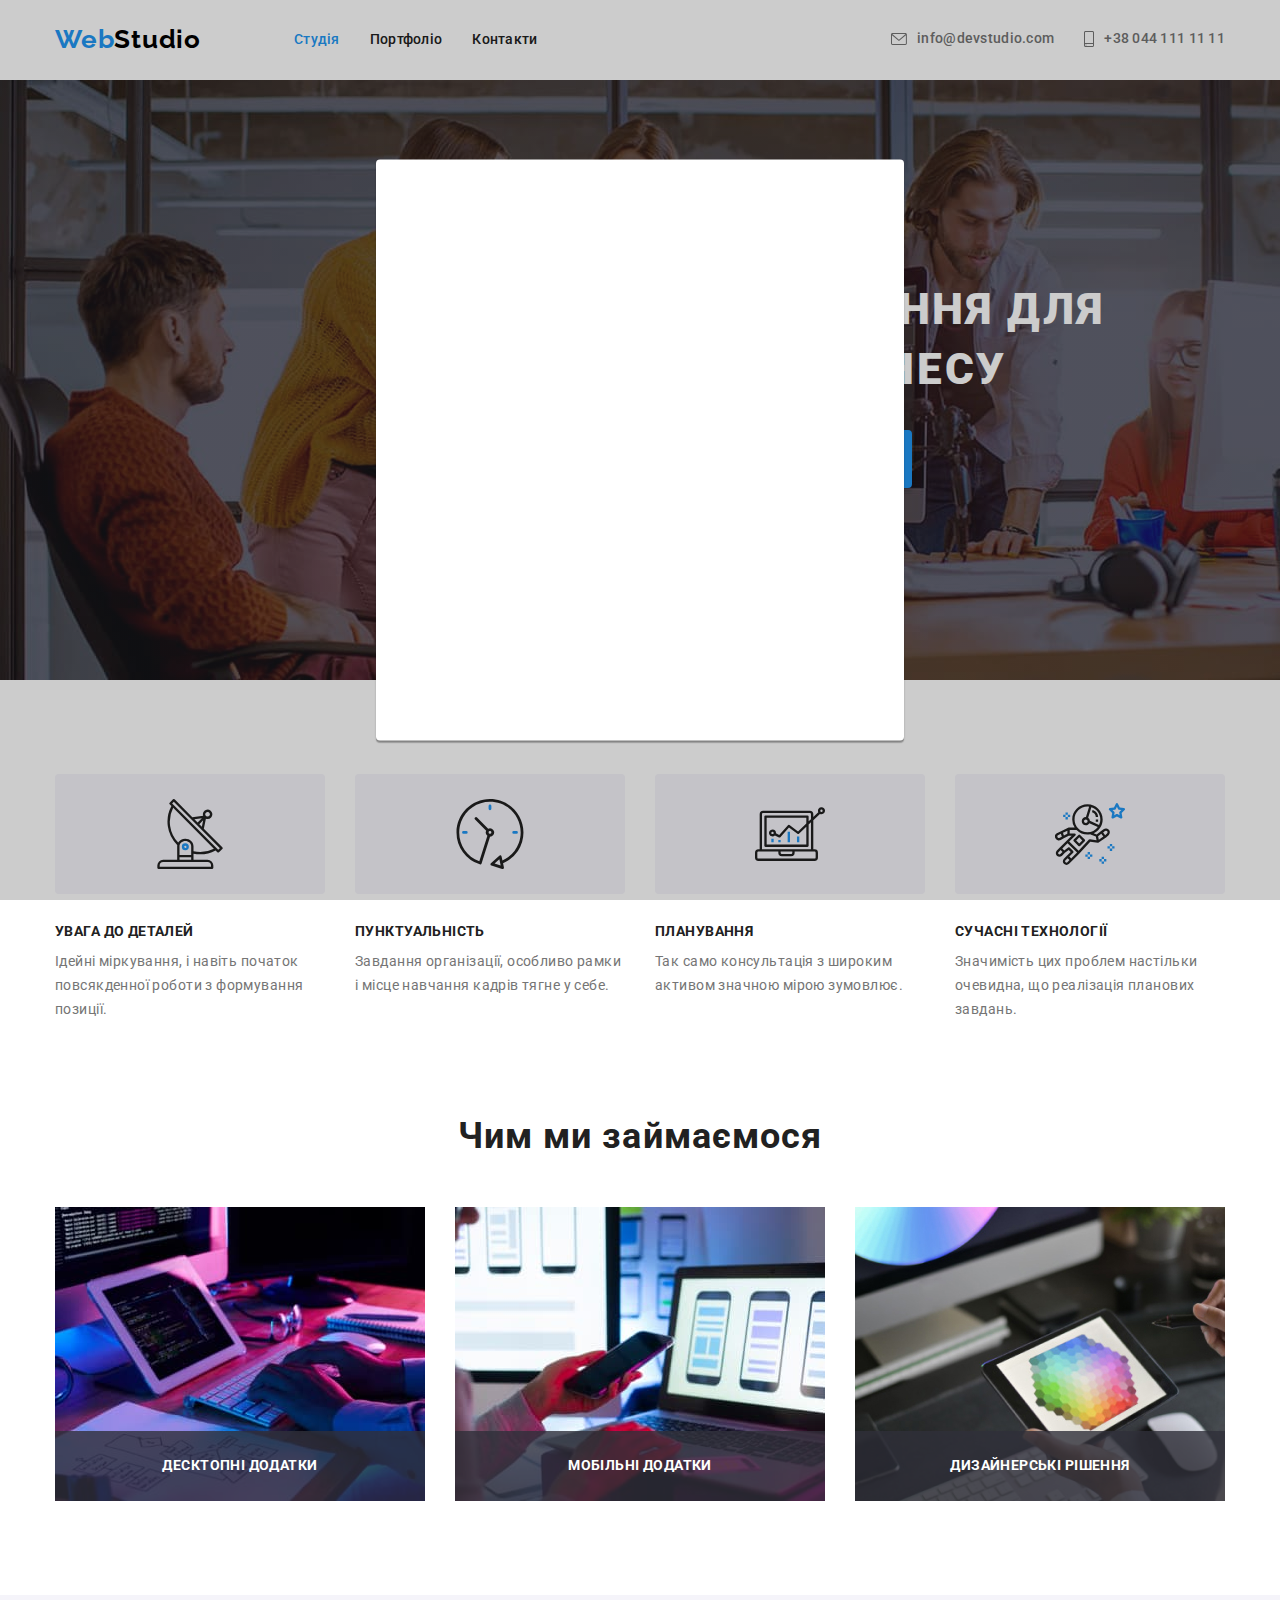
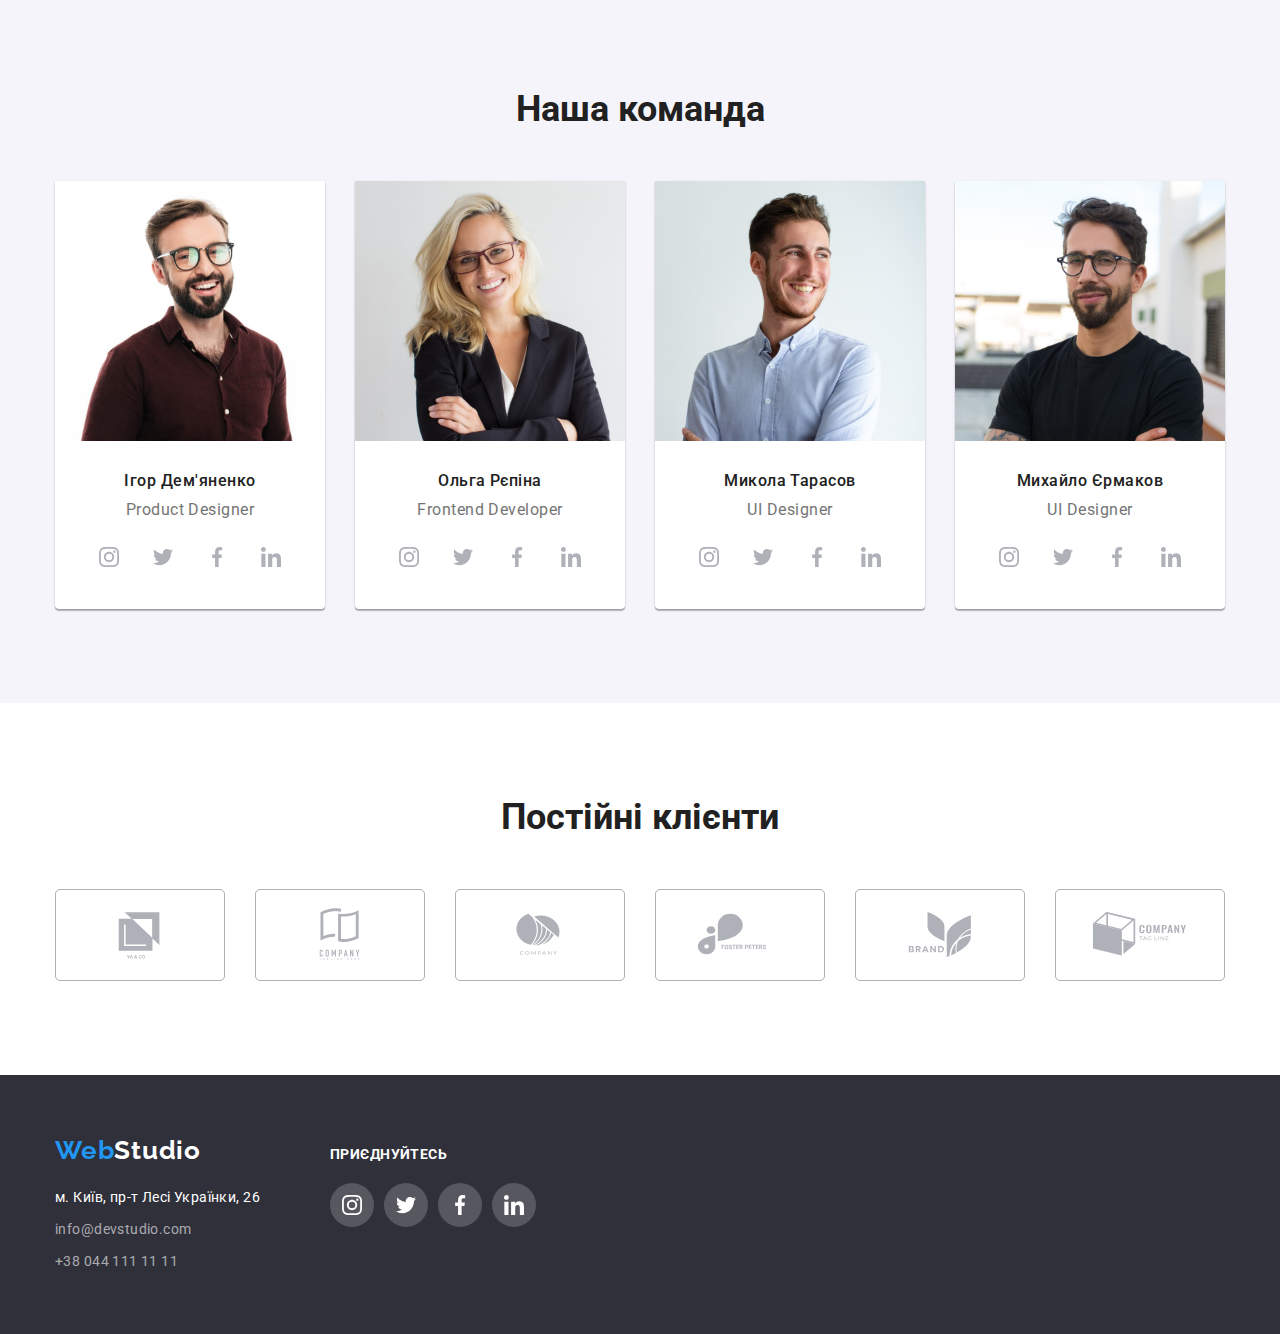
==== commit 2702fb40: "modal" ====
--- a/index.html
+++ b/index.html
@@ -479,6 +479,9 @@
         </div>
       </div>
     </footer>
+    <div class="backdrop">
+      <div class="modal"></div>
+    </div>
     <script src="./js/modal.js"></script>
   </body>
 </html>
--- a/css/styles.css
+++ b/css/styles.css
@@ -70,6 +70,7 @@
   line-height: 1.19;
   letter-spacing: 0.03em;
   color: #000000;
+  transition: 250ms cubic-bezier(0.4, 0, 0.2, 1);
 }
 .header-list {
   margin-left: 93px;
@@ -87,7 +88,9 @@
   line-height: 1.14;
   letter-spacing: 0.02em;
   color: #212121;
-}
+  transition: 250ms cubic-bezier(0.4, 0, 0.2, 1);
+}
+
 .current {
   color: #2196f3;
 }
@@ -104,8 +107,7 @@
   color: #757575;
   display: flex;
   align-items: center;
-  transition-duration: 250ms;
-  transition-timing-function: cubic-bezier(0.4, 0, 0.2, 1);
+  transition: 250ms cubic-bezier(0.4, 0, 0.2, 1);
 }
 .header-mail-item {
   fill: currentColor;
@@ -123,8 +125,7 @@
   color: #757575;
   display: flex;
   align-items: center;
-  transition-duration: 250ms;
-  transition-timing-function: cubic-bezier(0.4, 0, 0.2, 1);
+  transition: 250ms cubic-bezier(0.4, 0, 0.2, 1);
 }
 .hero {
   background: #2f303a;
@@ -171,9 +172,7 @@
   border-radius: 4px;
 
   border: 4px solid #2196f3;
-  transition-property: background-color, transform;
-  transition-duration: 250ms;
-  transition-timing-function: cubic-bezier(0.4, 0, 0.2, 1);
+  transition: 250ms cubic-bezier(0.4, 0, 0.2, 1);
 }
 
 .benefits-soc-list {
@@ -293,9 +292,7 @@
   align-items: center;
   justify-content: center;
   fill: #afb1b8;
-  transition-property: fill, background-color;
-  transition-duration: 250ms;
-  transition-timing-function: cubic-bezier(0.4, 0, 0.2, 1);
+  transition: 250ms cubic-bezier(0.4, 0, 0.2, 1);
 }
 
 .team-soc-link:hover,
@@ -350,6 +347,7 @@
   align-items: center;
   justify-content: center;
   fill: #afb1b8;
+  transition: 250ms cubic-bezier(0.4, 0, 0.2, 1);
 }
 
 .test-link:hover,
@@ -381,6 +379,7 @@
   line-height: 1.19;
   letter-spacing: 0.03em;
   color: #ffffff;
+  transition: 250ms cubic-bezier(0.4, 0, 0.2, 1);
 }
 .logo {
   color: #2196f3;
@@ -397,18 +396,21 @@
   line-height: 1.71;
   letter-spacing: 0.03em;
   color: #ffffff;
+  transition: 250ms cubic-bezier(0.4, 0, 0.2, 1);
 }
 .footer-contact-mail {
   font-size: 14px;
   line-height: 1.71;
   letter-spacing: 0.03em;
   color: rgba(255, 255, 255, 0.6);
+  transition: 250ms cubic-bezier(0.4, 0, 0.2, 1);
 }
 .footer-contact-tel {
   font-size: 14px;
   line-height: 1.71;
   letter-spacing: 0.03em;
   color: rgba(255, 255, 255, 0.6);
+  transition: 250ms cubic-bezier(0.4, 0, 0.2, 1);
 }
 .footer-contact-item {
   margin-bottom: 8px;
@@ -445,6 +447,7 @@
   height: 44px;
   border-radius: 50%;
   background-color: rgba(255, 255, 255, 0.1);
+  transition: 250ms cubic-bezier(0.4, 0, 0.2, 1);
 }
 
 .footer-soc-item:hover,
@@ -461,6 +464,8 @@
   display: flex;
   align-items: center;
   justify-content: center;
+
+  transition: 250ms cubic-bezier(0.4, 0, 0.2, 1);
 }
 .footer-soc-link:hover,
 .footer-soc-link:focus {
@@ -479,6 +484,7 @@
   display: flex;
   gap: 6px;
   justify-content: center;
+  transition: 250ms cubic-bezier(0.4, 0, 0.2, 1);
 }
 .container-portfolio {
   width: 1200px;
@@ -566,6 +572,9 @@
 }
 .card {
   display: block;
+  transition-property: background-color, transform, box-shadow;
+  transition-duration: 250ms;
+  transition-timing-function: cubic-bezier(0.4, 0, 0.2, 1);
 }
 
 .card:hover,
@@ -577,25 +586,47 @@
 .brite-card {
   position: relative;
   overflow: hidden;
-  display: flex;
-}
-
+}
+.brite-list {
+}
+.brite-list:hover .card-text {
+  transform: translateY(0);
+}
 .card-text {
   position: absolute;
-  font-weight: 400;
-  font-size: 18px;
-  line-height: 1.56;
-  letter-spacing: 0.03em;
-  color: #ffffff;
-  opacity: 0;
-  background-color: rgba(33, 150, 243, 0.9);
-  display: inline-block;
-  transform: translateY(100%);
-  transition-duration: 250ms;
-  transition-timing-function: cubic-bezier(0.4, 0, 0.2, 1);
-  overflow: auto;
+  top: 0;
   padding-top: 63px;
   padding-left: 24px;
   padding-bottom: 63px;
   padding-right: 24px;
-}
+  color: #ffffff;
+  font-size: 18px;
+  font-weight: 400;
+  line-height: 1.55;
+  background-color: rgba(33, 150, 243, 0.9);
+  height: 100%;
+  overflow: auto;
+  transform: translateY(100%);
+  transition: 250ms cubic-bezier(0.4, 0, 0.2, 1);
+}
+.backdrop {
+  width: 100%;
+  height: 100%;
+  background-color: rgba(0, 0, 0, 0.2);
+  position: fixed;
+  top: 0;
+  transition: 250ms cubic-bezier(0.4, 0, 0.2, 1);
+}
+.modal {
+  width: 528px;
+  height: 581px;
+  background-color: #ffffff;
+  position: absolute;
+  top: 50%;
+  left: 50%;
+  transform: translate(-50%, -50%);
+  box-shadow: 0px 1px 3px rgba(0, 0, 0, 0.12), 0px 1px 1px rgba(0, 0, 0, 0.14),
+    0px 2px 1px rgba(0, 0, 0, 0.2);
+  border-radius: 4px;
+  transition: 250ms cubic-bezier(0.4, 0, 0.2, 1);
+}
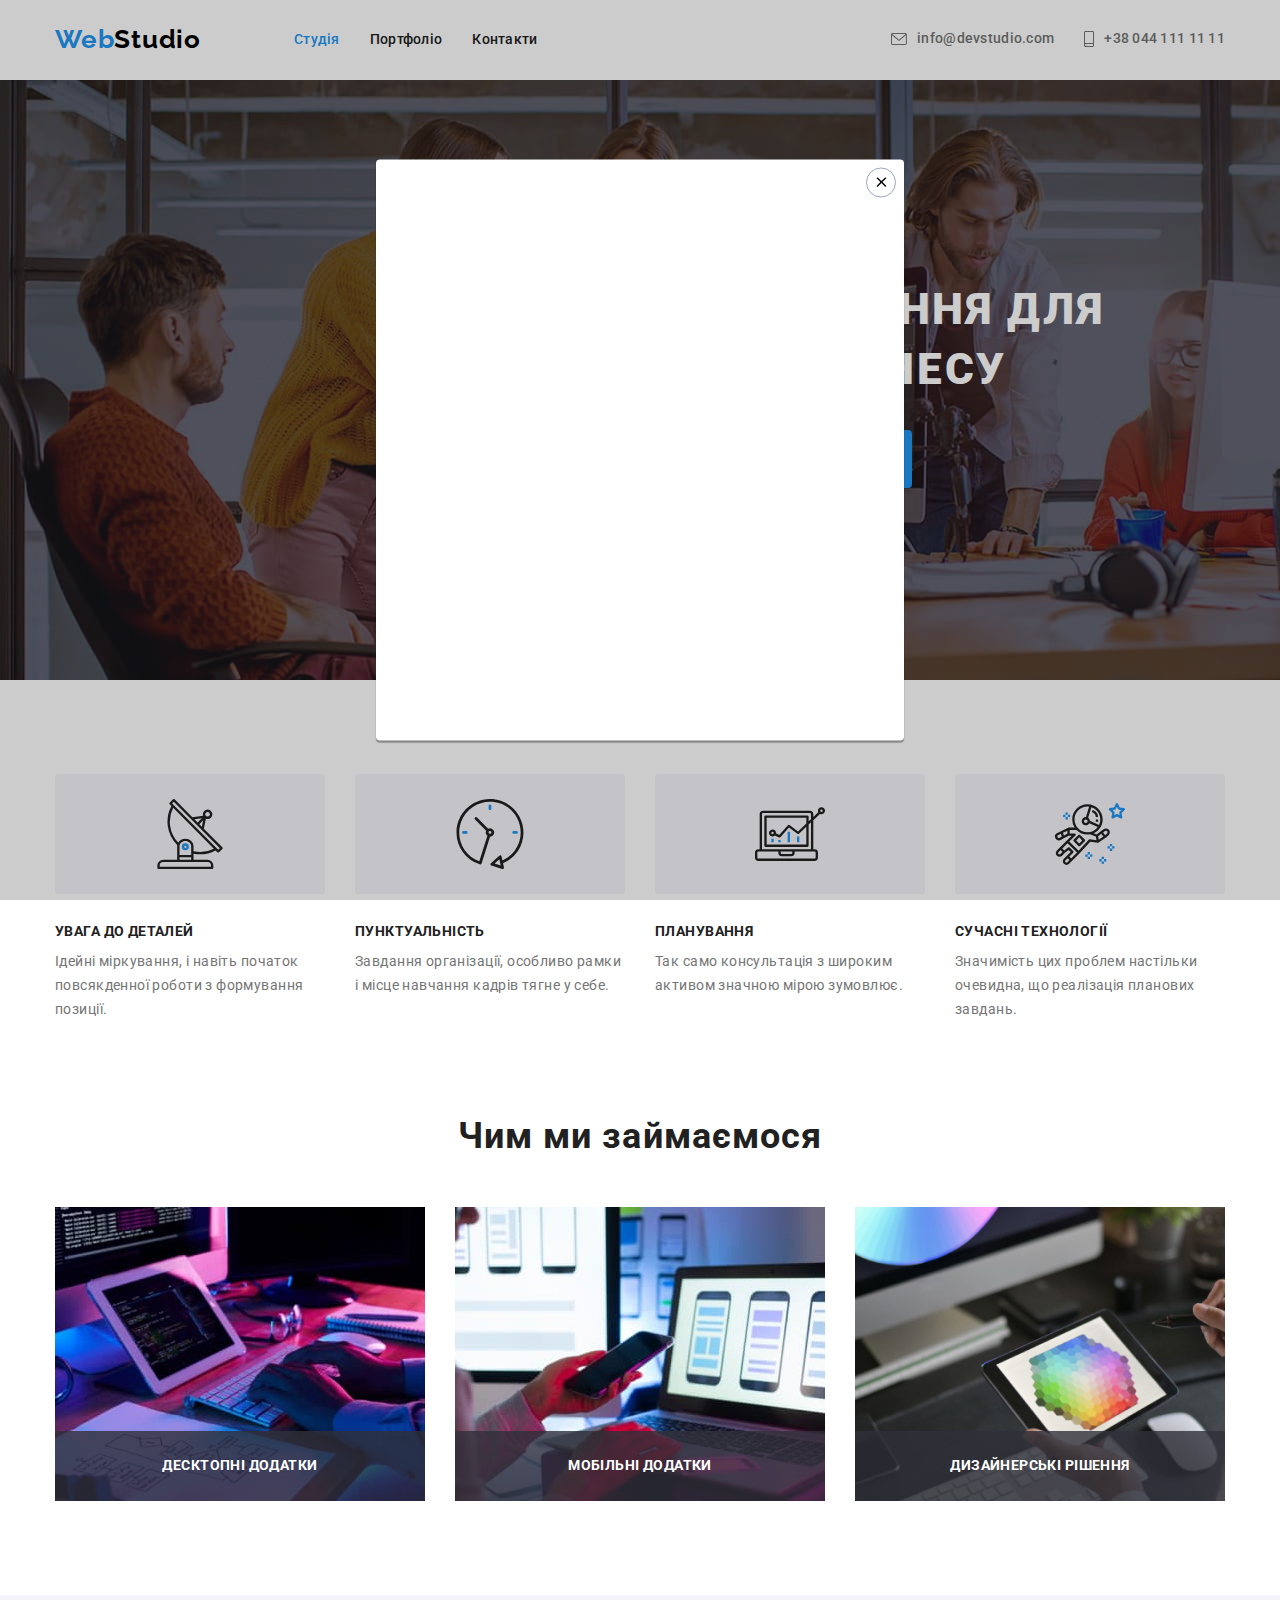
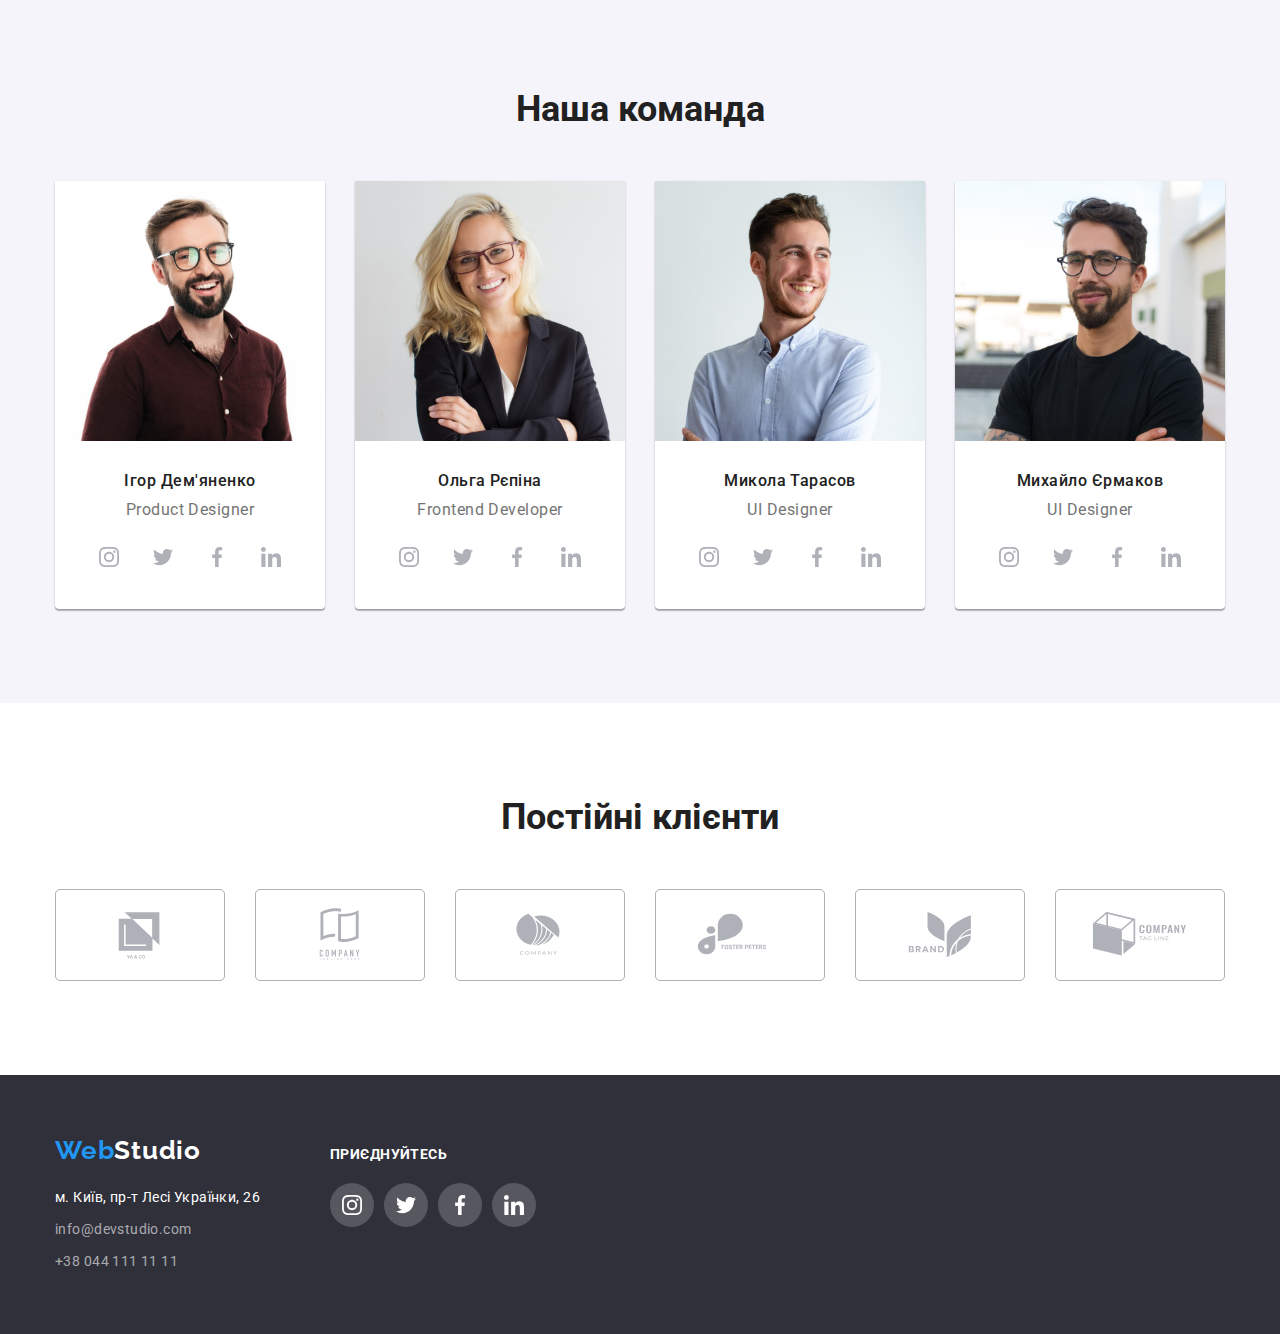
==== commit 0d25ee1d: "1" ====
--- a/index.html
+++ b/index.html
@@ -480,7 +480,13 @@
       </div>
     </footer>
     <div class="backdrop">
-      <div class="modal"></div>
+      <div class="modal">
+        <button type="button" class="modal-close">
+          <svg class="model-close-icon" width="18" height="18">
+            <use href="./images/icon/icon.svg#icon-close"></use>
+          </svg>
+        </button>
+      </div>
     </div>
     <script src="./js/modal.js"></script>
   </body>
--- a/css/styles.css
+++ b/css/styles.css
@@ -624,9 +624,25 @@
   position: absolute;
   top: 50%;
   left: 50%;
+
   transform: translate(-50%, -50%);
   box-shadow: 0px 1px 3px rgba(0, 0, 0, 0.12), 0px 1px 1px rgba(0, 0, 0, 0.14),
     0px 2px 1px rgba(0, 0, 0, 0.2);
   border-radius: 4px;
   transition: 250ms cubic-bezier(0.4, 0, 0.2, 1);
 }
+
+.modal-close {
+  width: 30px;
+  height: 30px;
+  background-color: transparent;
+  border: 1px solid #9da4bd;
+  border-radius: 50%;
+  position: absolute;
+  top: 8px;
+  right: 8px;
+  display: flex;
+  align-items: center;
+  justify-content: center;
+  cursor: pointer;
+}
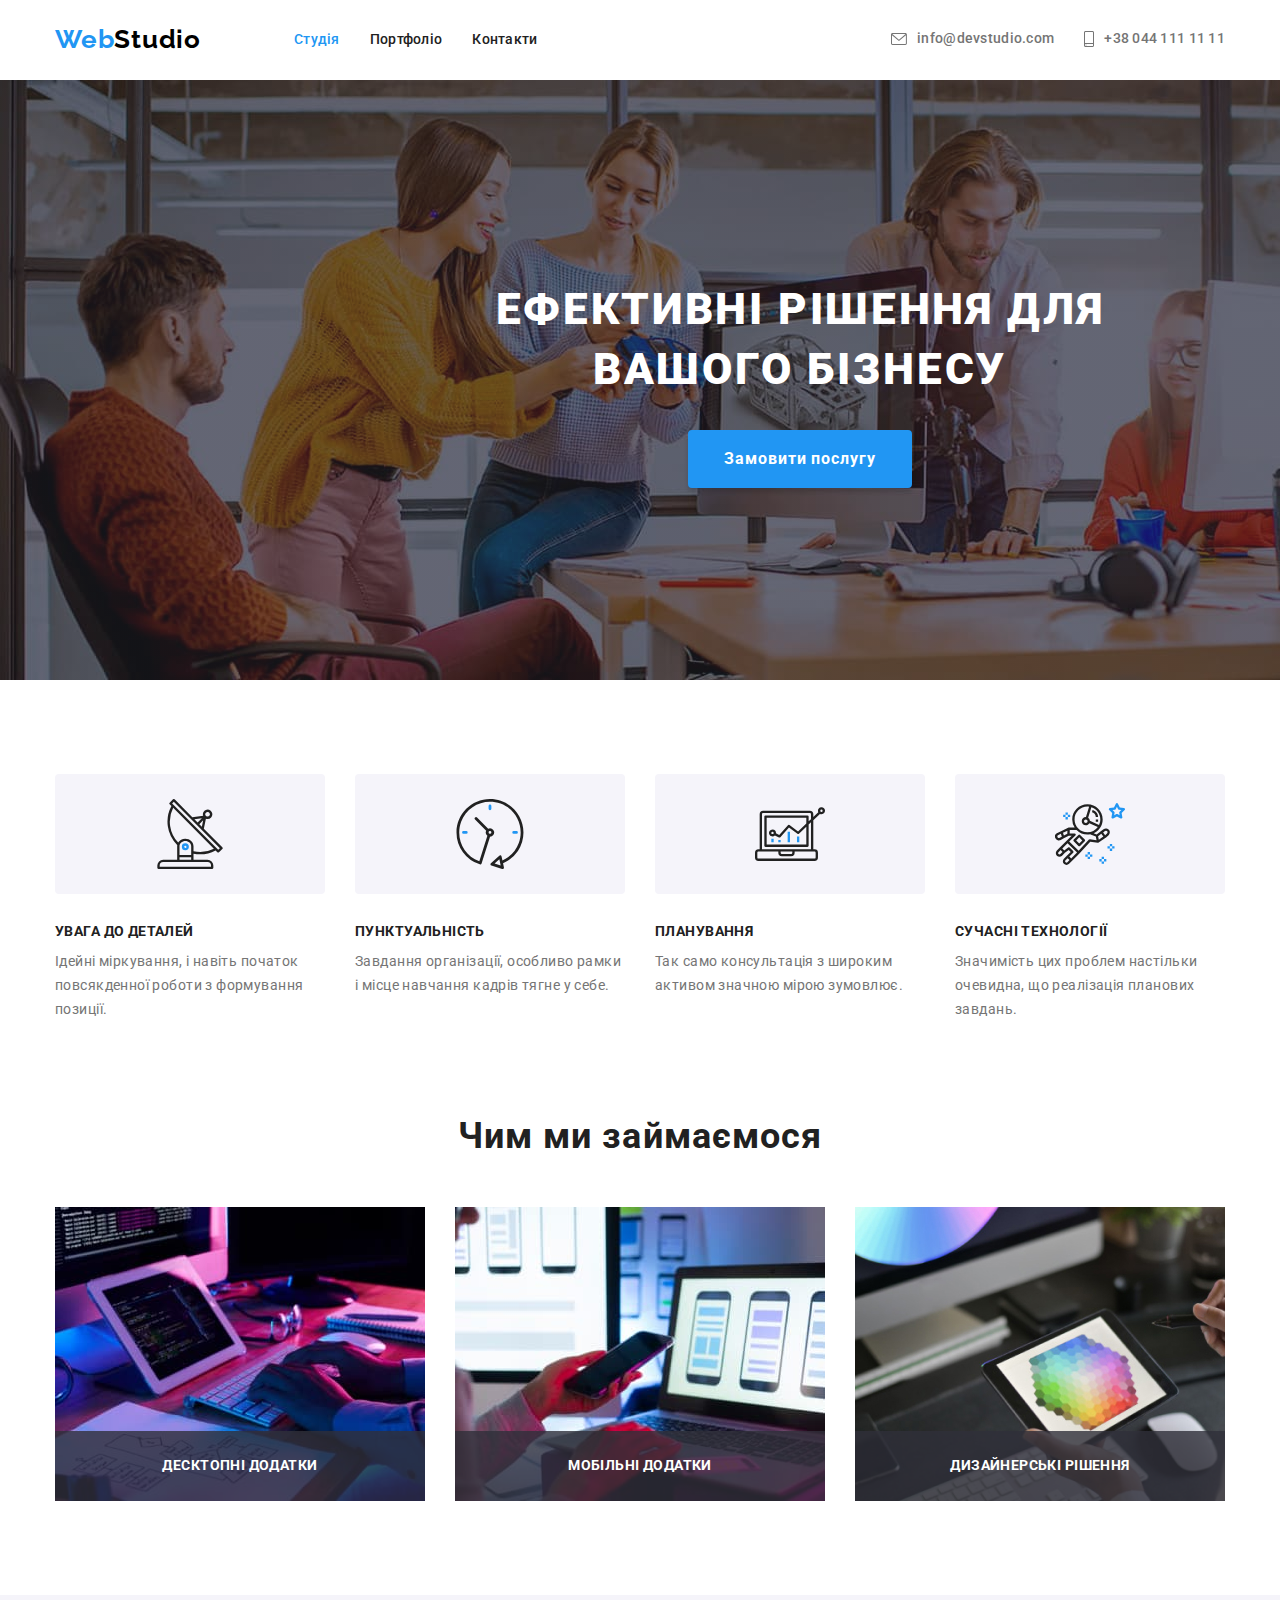
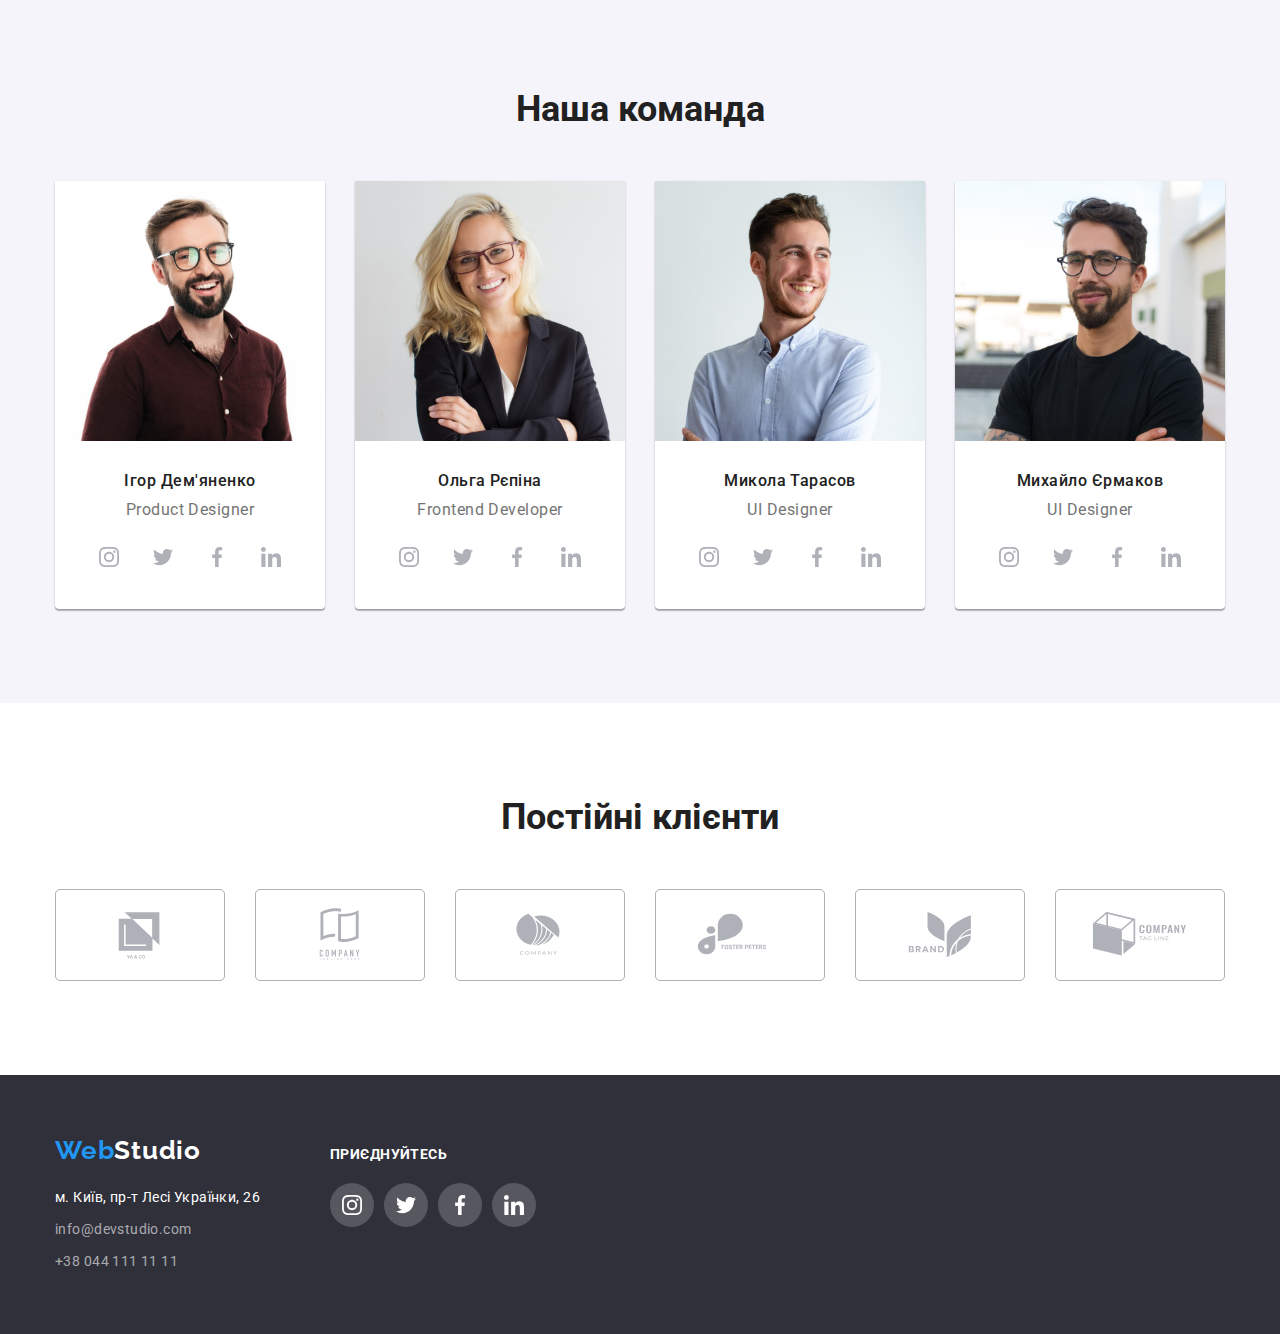
==== commit 2957b3aa: "1" ====
--- a/index.html
+++ b/index.html
@@ -479,9 +479,9 @@
         </div>
       </div>
     </footer>
-    <div class="backdrop">
+    <div class="backdrop is-hidden" data-modal>
       <div class="modal">
-        <button type="button" class="modal-close">
+        <button type="button" class="modal-close" data-modal-close>
           <svg class="model-close-icon" width="18" height="18">
             <use href="./images/icon/icon.svg#icon-close"></use>
           </svg>
--- a/css/styles.css
+++ b/css/styles.css
@@ -617,6 +617,12 @@
   top: 0;
   transition: 250ms cubic-bezier(0.4, 0, 0.2, 1);
 }
+
+.backdrop.is-hidden {
+  visibility: hidden;
+  opacity: 0;
+  pointer-events: none;
+}
 .modal {
   width: 528px;
   height: 581px;
@@ -646,3 +652,9 @@
   justify-content: center;
   cursor: pointer;
 }
+.modal-close:hover {
+  color: #2196f3;
+}
+.modal-close:focus {
+  color: #2196f3;
+}
